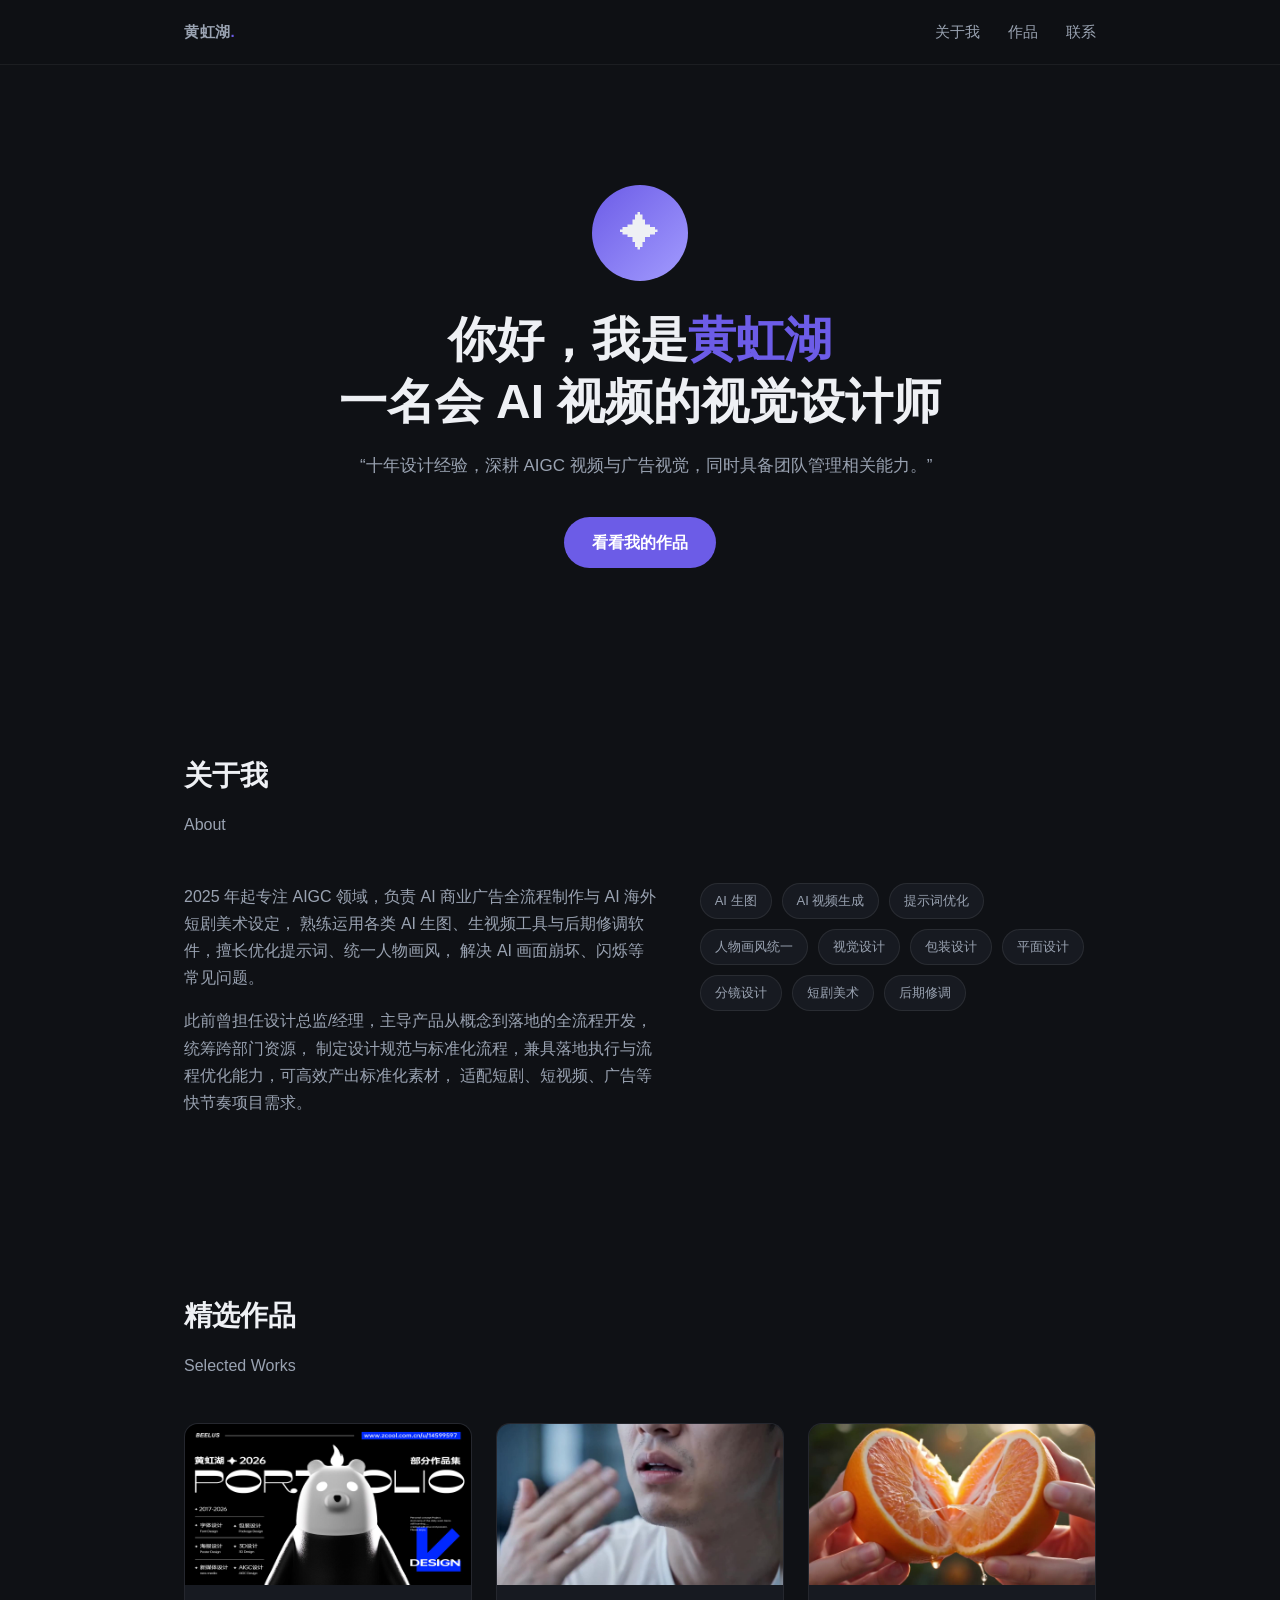
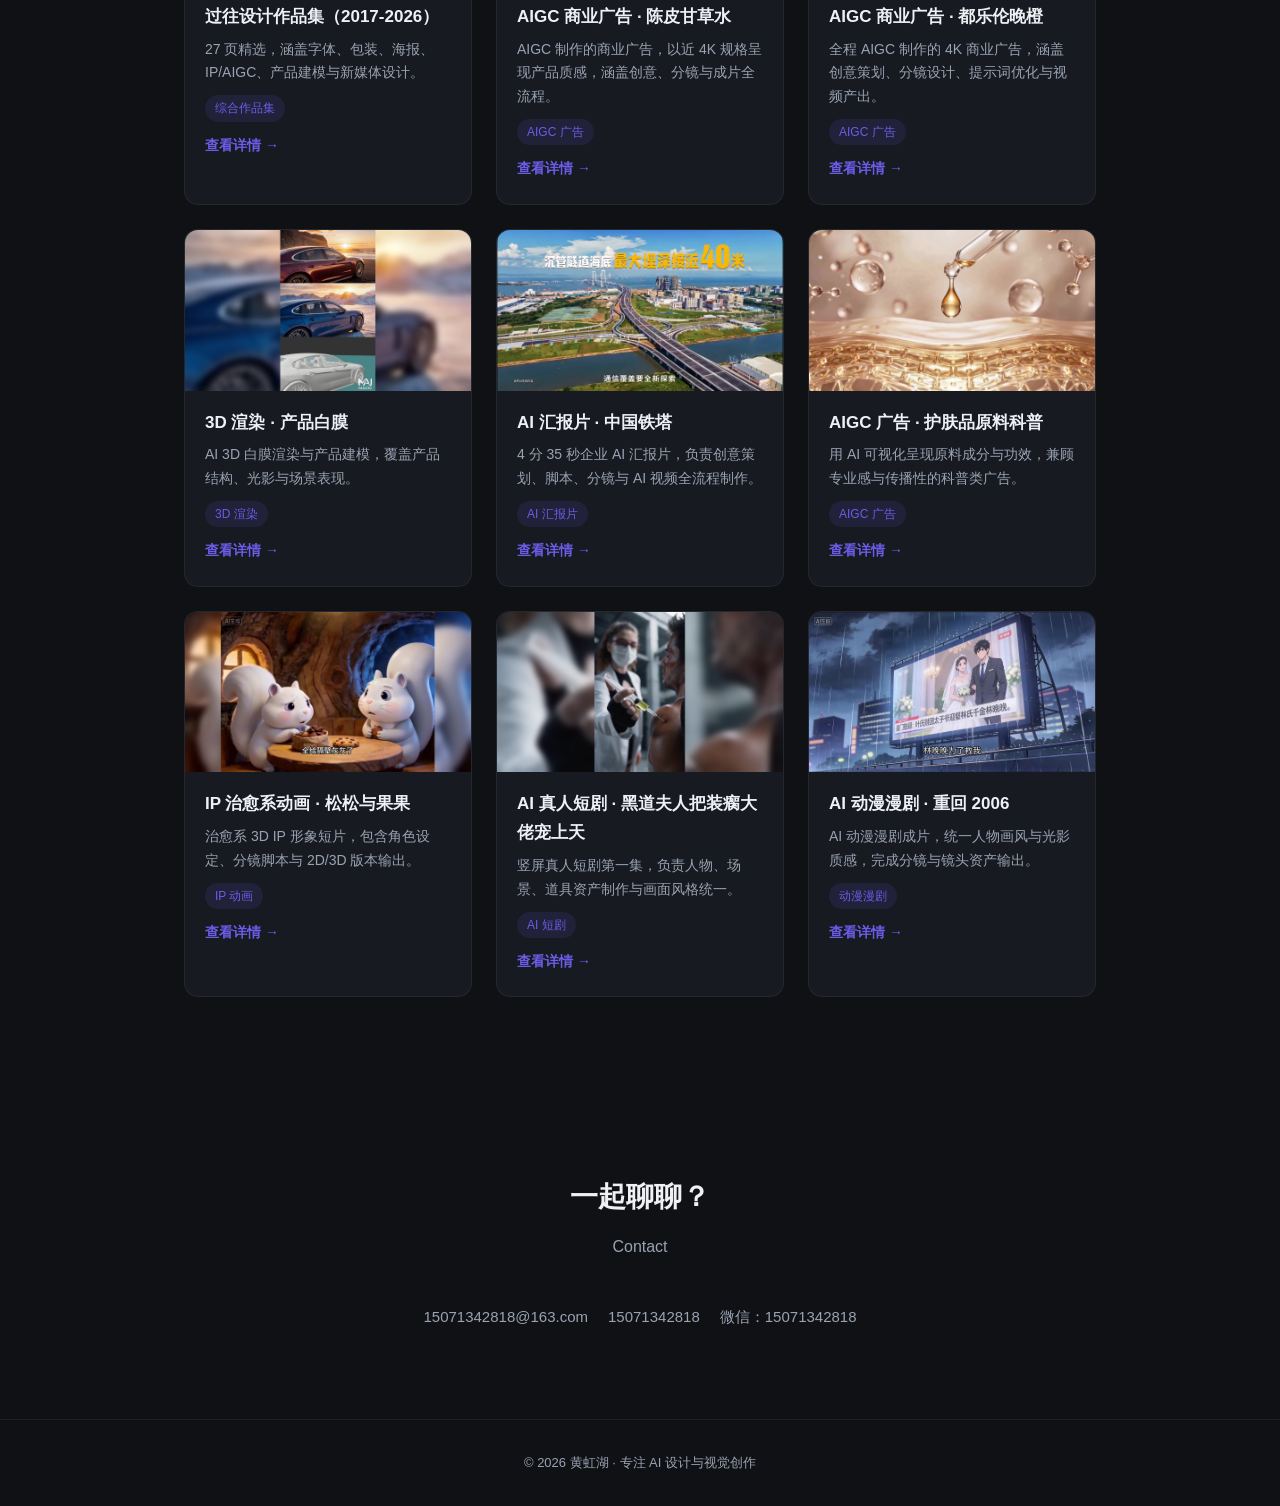
==== index.html @ 115c5c18 "发布个人作品集" ====
<!DOCTYPE html>
<html lang="zh-CN">
<head>
  <meta charset="UTF-8" />
  <meta name="viewport" content="width=device-width, initial-scale=1.0" />
  <title>黄虹湖 | AI 设计作品集</title>
  <meta name="description" content="黄虹湖，10年设计经验的 AI 设计师，专注 AIGC 广告、AI 视频与视觉设计，擅长提示词优化与画面风格统一，独立完成 AI 视频全流程输出。" />
  <link rel="icon" href="data:image/svg+xml,<svg xmlns=%22http://www.w3.org/2000/svg%22 viewBox=%220 0 100 100%22><text y=%22.9em%22 font-size=%2290%22>✦</text></svg>" />
  <link rel="stylesheet" href="style.css" />
</head>
<body>

  <!-- ========== 顶部导航 ========== -->
  <header>
    <div class="container">
      <nav>
        <a class="logo" href="index.html">黄虹湖<span>.</span></a>
        <ul>
          <li><a href="#about">关于我</a></li>
          <li><a href="#works">作品</a></li>
          <li><a href="#contact">联系</a></li>
        </ul>
      </nav>
    </div>
  </header>

  <!-- ========== 首屏 ========== -->
  <section class="hero">
    <div class="container">
      <div class="avatar">✦</div>
      <h1>你好，我是<span style="color:var(--accent)">黄虹湖</span><br />一名会 AI 视频的视觉设计师</h1>
      <p style="white-space:nowrap">“十年设计经验，深耕 AIGC 视频与广告视觉，同时具备团队管理相关能力。”</p>
      <a class="btn" href="#works">看看我的作品</a>
    </div>
  </section>

  <!-- ========== 关于我 ========== -->
  <section id="about">
    <div class="container">
      <h2>关于我</h2>
      <p class="section-sub">About</p>
      <div class="about">
        <div>
          <p>
            2025 年起专注 AIGC 领域，负责 AI 商业广告全流程制作与 AI 海外短剧美术设定，
            熟练运用各类 AI 生图、生视频工具与后期修调软件，擅长优化提示词、统一人物画风，
            解决 AI 画面崩坏、闪烁等常见问题。
          </p>
          <p>
            此前曾担任设计总监/经理，主导产品从概念到落地的全流程开发，统筹跨部门资源，
            制定设计规范与标准化流程，兼具落地执行与流程优化能力，可高效产出标准化素材，
            适配短剧、短视频、广告等快节奏项目需求。
          </p>
        </div>
        <div class="skills">
          <span class="skill">AI 生图</span>
          <span class="skill">AI 视频生成</span>
          <span class="skill">提示词优化</span>
          <span class="skill">人物画风统一</span>
          <span class="skill">视觉设计</span>
          <span class="skill">包装设计</span>
          <span class="skill">平面设计</span>
          <span class="skill">分镜设计</span>
          <span class="skill">短剧美术</span>
          <span class="skill">后期修调</span>
        </div>
      </div>
    </div>
  </section>

  <!-- ========== 作品 ========== -->
  <section id="works">
    <div class="container">
      <h2>精选作品</h2>
      <p class="section-sub">Selected Works</p>
      <div class="works">

        <article class="card">
          <a class="cover" href="work-portfolio.html">
            <img src="works/cover-portfolio.jpg" alt="过往设计作品集" />
          </a>
          <div class="card-body">
            <h3>过往设计作品集（2017-2026）</h3>
            <p>27 页精选，涵盖字体、包装、海报、IP/AIGC、产品建模与新媒体设计。</p>
            <span class="tag">综合作品集</span><br />
            <a class="more" href="work-portfolio.html">查看详情 →</a>
          </div>
        </article>

        <article class="card">
          <a class="cover" href="work-chenpi.html">
            <img src="works/cover-chenpi.jpg" alt="AIGC 商业广告 · 陈皮甘草水" />
          </a>
          <div class="card-body">
            <h3>AIGC 商业广告 · 陈皮甘草水</h3>
            <p>AIGC 制作的商业广告，以近 4K 规格呈现产品质感，涵盖创意、分镜与成片全流程。</p>
            <span class="tag">AIGC 广告</span><br />
            <a class="more" href="work-chenpi.html">查看详情 →</a>
          </div>
        </article>

        <article class="card">
          <a class="cover" href="work-ad.html">
            <img src="works/cover-ad.jpg" alt="AIGC 商业广告 · 都乐伦晚橙" />
          </a>
          <div class="card-body">
            <h3>AIGC 商业广告 · 都乐伦晚橙</h3>
            <p>全程 AIGC 制作的 4K 商业广告，涵盖创意策划、分镜设计、提示词优化与视频产出。</p>
            <span class="tag">AIGC 广告</span><br />
            <a class="more" href="work-ad.html">查看详情 →</a>
          </div>
        </article>

        <article class="card">
          <a class="cover" href="work-3d.html">
            <img src="works/cover-3d.jpg" alt="3D 渲染 · 产品白膜" />
          </a>
          <div class="card-body">
            <h3>3D 渲染 · 产品白膜</h3>
            <p>AI 3D 白膜渲染与产品建模，覆盖产品结构、光影与场景表现。</p>
            <span class="tag">3D 渲染</span><br />
            <a class="more" href="work-3d.html">查看详情 →</a>
          </div>
        </article>

        <article class="card">
          <a class="cover" href="work-tieta.html">
            <img src="works/cover-tieta.jpg" alt="AI 汇报片 · 中国铁塔" />
          </a>
          <div class="card-body">
            <h3>AI 汇报片 · 中国铁塔</h3>
            <p>4 分 35 秒企业 AI 汇报片，负责创意策划、脚本、分镜与 AI 视频全流程制作。</p>
            <span class="tag">AI 汇报片</span><br />
            <a class="more" href="work-tieta.html">查看详情 →</a>
          </div>
        </article>

        <article class="card">
          <a class="cover" href="work-skincare.html">
            <img src="works/cover-skincare.jpg" alt="AIGC 广告 · 护肤品原料科普" />
          </a>
          <div class="card-body">
            <h3>AIGC 广告 · 护肤品原料科普</h3>
            <p>用 AI 可视化呈现原料成分与功效，兼顾专业感与传播性的科普类广告。</p>
            <span class="tag">AIGC 广告</span><br />
            <a class="more" href="work-skincare.html">查看详情 →</a>
          </div>
        </article>

        <article class="card">
          <a class="cover" href="work-ip.html">
            <img src="works/cover-ip.jpg" alt="IP 治愈系动画 · 松松与果果" />
          </a>
          <div class="card-body">
            <h3>IP 治愈系动画 · 松松与果果</h3>
            <p>治愈系 3D IP 形象短片，包含角色设定、分镜脚本与 2D/3D 版本输出。</p>
            <span class="tag">IP 动画</span><br />
            <a class="more" href="work-ip.html">查看详情 →</a>
          </div>
        </article>

        <article class="card">
          <a class="cover" href="work-drama.html">
            <img src="works/cover-drama.jpg" alt="AI 真人短剧 · 黑道夫人把装瘸大佬宠上天" />
          </a>
          <div class="card-body">
            <h3>AI 真人短剧 · 黑道夫人把装瘸大佬宠上天</h3>
            <p>竖屏真人短剧第一集，负责人物、场景、道具资产制作与画面风格统一。</p>
            <span class="tag">AI 短剧</span><br />
            <a class="more" href="work-drama.html">查看详情 →</a>
          </div>
        </article>

        <article class="card">
          <a class="cover" href="work-manju.html">
            <img src="works/cover-manju.jpg" alt="AI 动漫漫剧 · 重回 2006" />
          </a>
          <div class="card-body">
            <h3>AI 动漫漫剧 · 重回 2006</h3>
            <p>AI 动漫漫剧成片，统一人物画风与光影质感，完成分镜与镜头资产输出。</p>
            <span class="tag">动漫漫剧</span><br />
            <a class="more" href="work-manju.html">查看详情 →</a>
          </div>
        </article>

      </div>
    </div>
  </section>

  <!-- ========== 联系 ========== -->
  <section id="contact" class="contact">
    <div class="container">
      <h2>一起聊聊？</h2>
      <p class="section-sub">Contact</p>
      <div class="contact-links">
        <a href="mailto:15071342818@163.com">15071342818@163.com</a>
        <a href="tel:15071342818">15071342818</a>
        <span>微信：15071342818</span>
      </div>
    </div>
  </section>

  <footer>
    <div class="container">© 2026 黄虹湖 · 专注 AI 设计与视觉创作</div>
  </footer>

</body>
</html>
---- style.css ----
/* ========== 主题设置 ========== */
:root {
  --accent: #6c5ce7;
  --accent-2: #a29bfe;
  --bg: #0f1115;
  --bg-soft: #171a21;
  --text: #eef0f4;
  --text-dim: #9aa3b2;
  --radius: 14px;
}

* { margin: 0; padding: 0; box-sizing: border-box; }
html { scroll-behavior: smooth; }
body {
  font-family: -apple-system, BlinkMacSystemFont, "PingFang SC",
    "Hiragino Sans GB", "Microsoft YaHei", sans-serif;
  background: var(--bg);
  color: var(--text);
  line-height: 1.7;
}
a { color: inherit; text-decoration: none; }
img { display: block; max-width: 100%; }
.container { max-width: 960px; margin: 0 auto; padding: 0 24px; }

/* ========== 顶部导航 ========== */
header {
  position: sticky; top: 0; z-index: 10;
  background: rgba(15, 17, 21, .85);
  backdrop-filter: blur(10px);
  border-bottom: 1px solid rgba(255, 255, 255, .06);
}
nav {
  display: flex; align-items: center; justify-content: space-between;
  height: 64px;
}
.logo { font-weight: 700; letter-spacing: .5px; }
.logo span { color: var(--accent); }
nav ul { display: flex; gap: 28px; list-style: none; }
nav a { color: var(--text-dim); font-size: 15px; transition: color .2s; }
nav a:hover { color: var(--text); }

/* ========== 首屏 Hero ========== */
.hero { padding: 120px 0 96px; text-align: center; }
.avatar {
  width: 96px; height: 96px; border-radius: 50%;
  margin: 0 auto 28px;
  display: grid; place-items: center;
  font-size: 40px;
  background: linear-gradient(135deg, var(--accent), var(--accent-2));
}
.hero h1 { font-size: clamp(32px, 5vw, 48px); line-height: 1.3; margin-bottom: 18px; }
.hero p {
  max-width: 560px; margin: 0 auto 36px;
  color: var(--text-dim); font-size: 17px;
}
.btn {
  display: inline-block; padding: 12px 28px; border-radius: 999px;
  background: var(--accent); color: #fff; font-weight: 600;
  transition: transform .2s, box-shadow .2s;
}
.btn:hover { transform: translateY(-2px); box-shadow: 0 8px 24px rgba(108, 92, 231, .35); }

/* ========== 通用区块 ========== */
section { padding: 88px 0; }
section h2 { font-size: 28px; margin-bottom: 12px; }
.section-sub { color: var(--text-dim); margin-bottom: 44px; }

/* ========== 关于我 ========== */
.about { display: grid; grid-template-columns: 1.2fr 1fr; gap: 40px; align-items: start; }
.about p { color: var(--text-dim); }
.about p + p { margin-top: 16px; }
.skills { display: flex; flex-wrap: wrap; gap: 10px; }
.skill {
  padding: 6px 14px; border-radius: 999px; font-size: 13px;
  background: var(--bg-soft); border: 1px solid rgba(255, 255, 255, .08);
  color: var(--text-dim);
}

/* ========== 作品卡片 ========== */
.works {
  display: grid;
  grid-template-columns: repeat(auto-fill, minmax(280px, 1fr));
  gap: 24px;
}
.card {
  background: var(--bg-soft);
  border: 1px solid rgba(255, 255, 255, .06);
  border-radius: var(--radius);
  overflow: hidden;
  transition: transform .25s, border-color .25s;
}
.card:hover { transform: translateY(-6px); border-color: var(--accent); }
.cover { display: block; overflow: hidden; }
.cover img {
  width: 100%; aspect-ratio: 16 / 9; object-fit: cover;
  display: block; transition: transform .35s;
}
.card:hover .cover img { transform: scale(1.04); }
.card-body { padding: 18px 20px 22px; }
.card-body h3 { font-size: 17px; margin-bottom: 6px; }
.card-body p { color: var(--text-dim); font-size: 14px; }
.tag {
  display: inline-block; margin-top: 10px; padding: 3px 10px;
  border-radius: 999px; font-size: 12px;
  color: var(--accent); background: rgba(108, 92, 231, .12);
}
.more {
  display: inline-block; margin-top: 12px;
  color: var(--accent); font-size: 14px; font-weight: 600;
}
.more:hover { text-decoration: underline; }

/* ========== 作品详情页 ========== */
.detail { padding: 48px 0 72px; }
.back {
  display: inline-block; color: var(--text-dim); font-size: 14px;
  margin-bottom: 24px; transition: color .2s;
}
.back:hover { color: var(--text); }
.detail-head h1 {
  font-size: clamp(24px, 4vw, 36px); line-height: 1.35;
  margin: 10px 0 8px;
}
.meta { color: var(--text-dim); font-size: 14px; }
.media {
  margin-top: 28px; background: #000;
  border: 1px solid rgba(255, 255, 255, .06);
  border-radius: var(--radius); overflow: hidden;
}
.media video { width: 100%; display: block; max-height: 80vh; }
.media.video-portrait video { max-width: 460px; margin: 0 auto; }
.desc {
  max-width: 720px; margin-top: 28px;
  color: var(--text-dim); font-size: 15px;
}
.desc p + p { margin-top: 12px; }
.gallery {
  display: grid;
  grid-template-columns: repeat(auto-fill, minmax(240px, 1fr));
  gap: 16px; margin-top: 28px;
}
.gallery img {
  width: 100%; border-radius: 10px; display: block;
  border: 1px solid rgba(255, 255, 255, .08);
}
.pdf-frame {
  width: 100%; height: 80vh; display: block;
  background: #fff; border: 0;
}
.download {
  display: inline-block; margin-top: 16px;
  color: var(--accent); font-size: 14px; font-weight: 600;
}
.download:hover { text-decoration: underline; }
.detail-nav {
  display: flex; justify-content: space-between; gap: 16px;
  margin-top: 48px;
}
.detail-nav a {
  color: var(--text-dim); font-size: 14px;
  border: 1px solid rgba(255, 255, 255, .08);
  padding: 10px 18px; border-radius: 999px;
  background: var(--bg-soft); transition: color .2s, border-color .2s;
}
.detail-nav a:hover { color: var(--text); border-color: var(--accent); }
.detail-nav .next { margin-left: auto; text-align: right; }

/* ========== 联系 / 页脚 ========== */
.contact { text-align: center; }
.contact-links {
  display: flex; justify-content: center; flex-wrap: wrap; gap: 20px;
  margin-top: 8px;
}
.contact-links a,
.contact-links span {
  color: var(--text-dim); font-size: 15px;
  transition: color .2s;
}
.contact-links a { border-bottom: 1px solid transparent; }
.contact-links a:hover { color: var(--text); border-color: var(--accent); }
footer {
  padding: 32px 0; text-align: center;
  color: var(--text-dim); font-size: 13px;
  border-top: 1px solid rgba(255, 255, 255, .06);
}

/* ========== 手机适配 ========== */
@media (max-width: 720px) {
  nav ul { gap: 16px; }
  nav a { font-size: 14px; }
  .hero { padding: 80px 0 64px; }
  .about { grid-template-columns: 1fr; gap: 24px; }
  section { padding: 64px 0; }
  .detail-nav { flex-direction: column; }
  .detail-nav .next { margin-left: 0; text-align: left; }
}
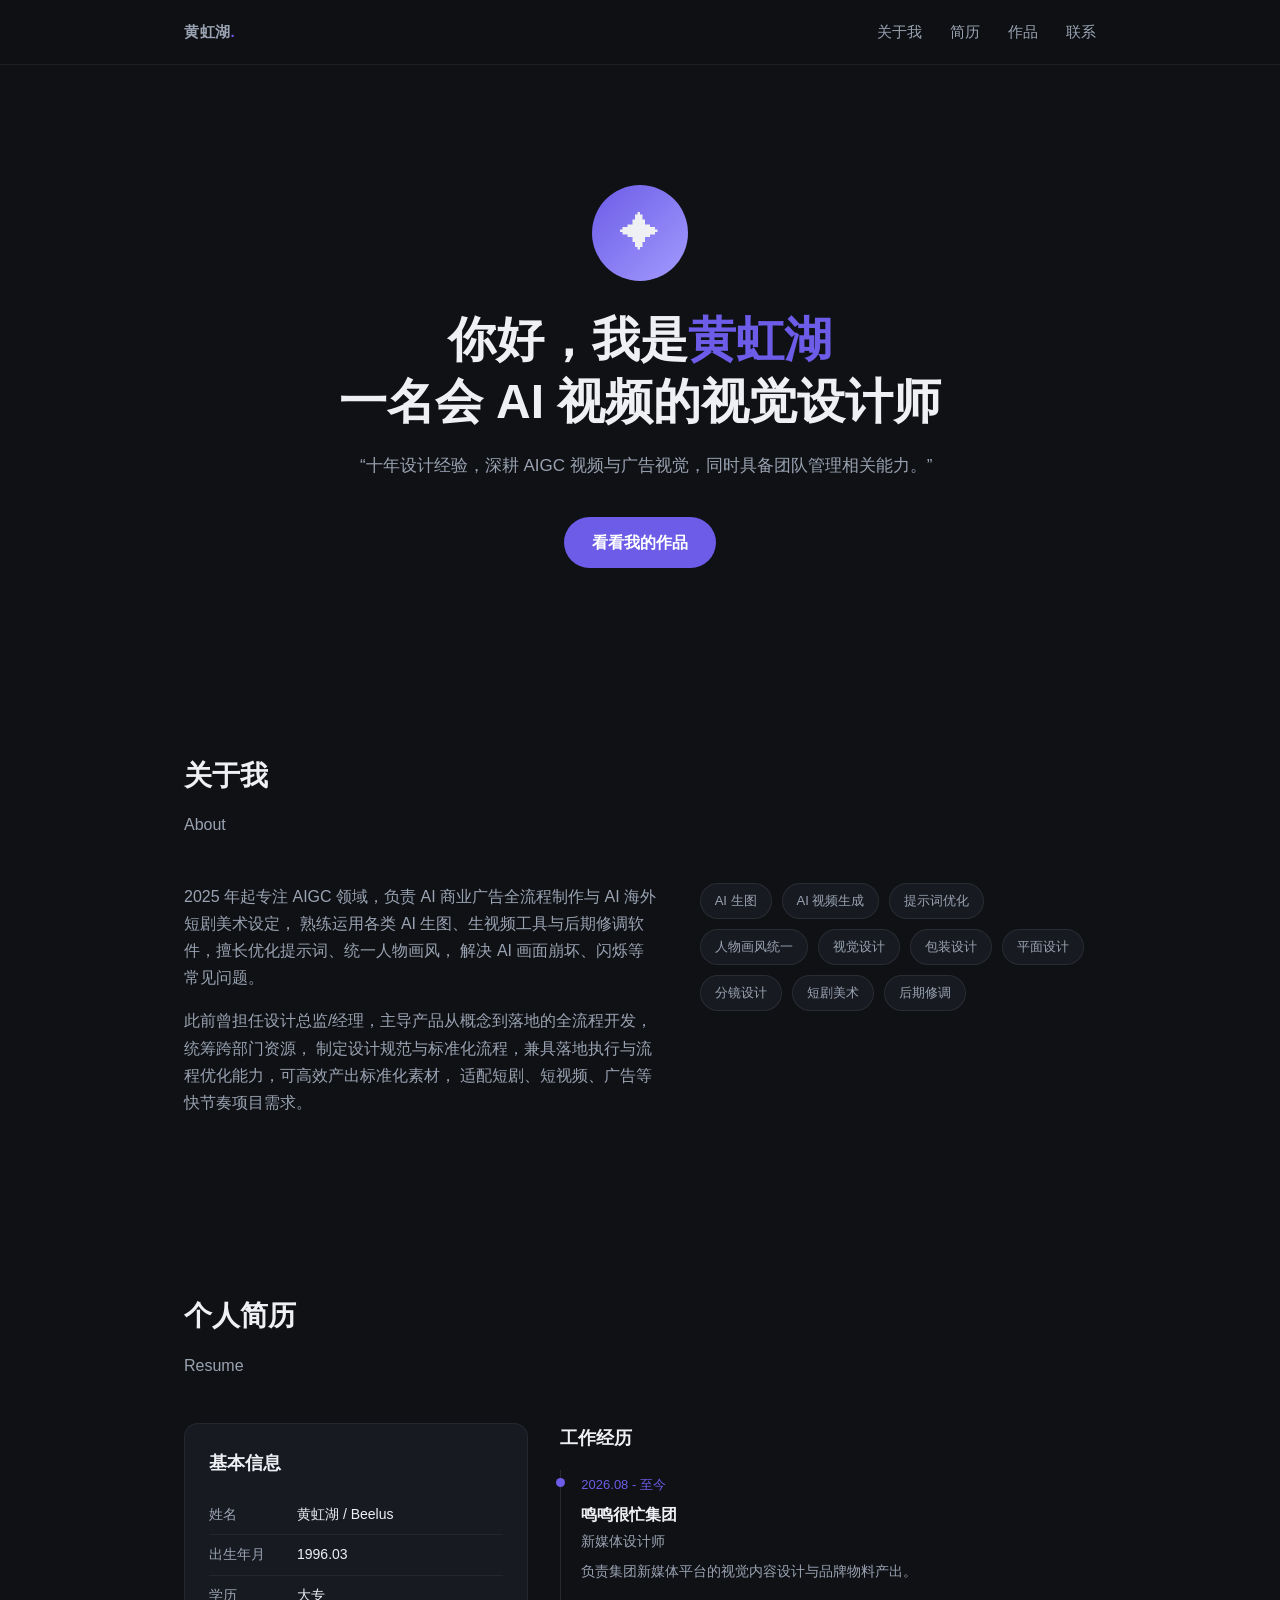
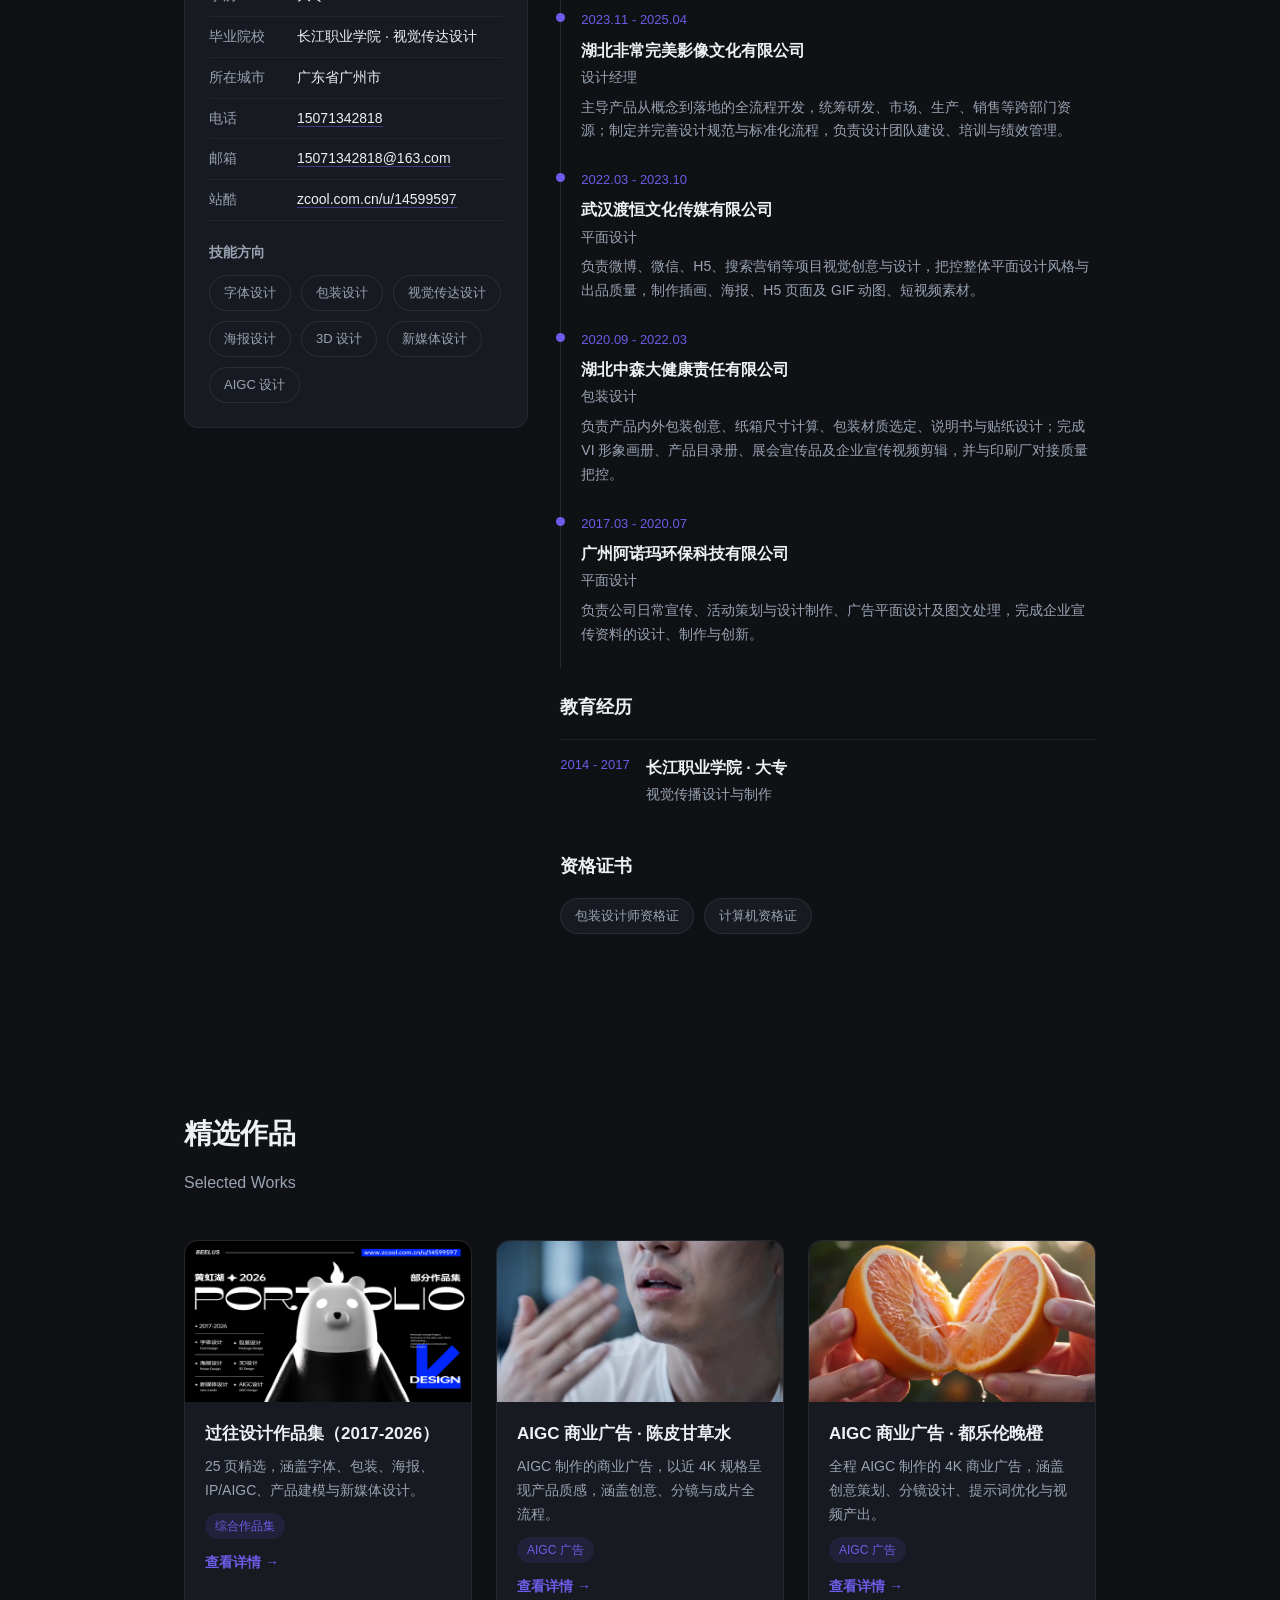
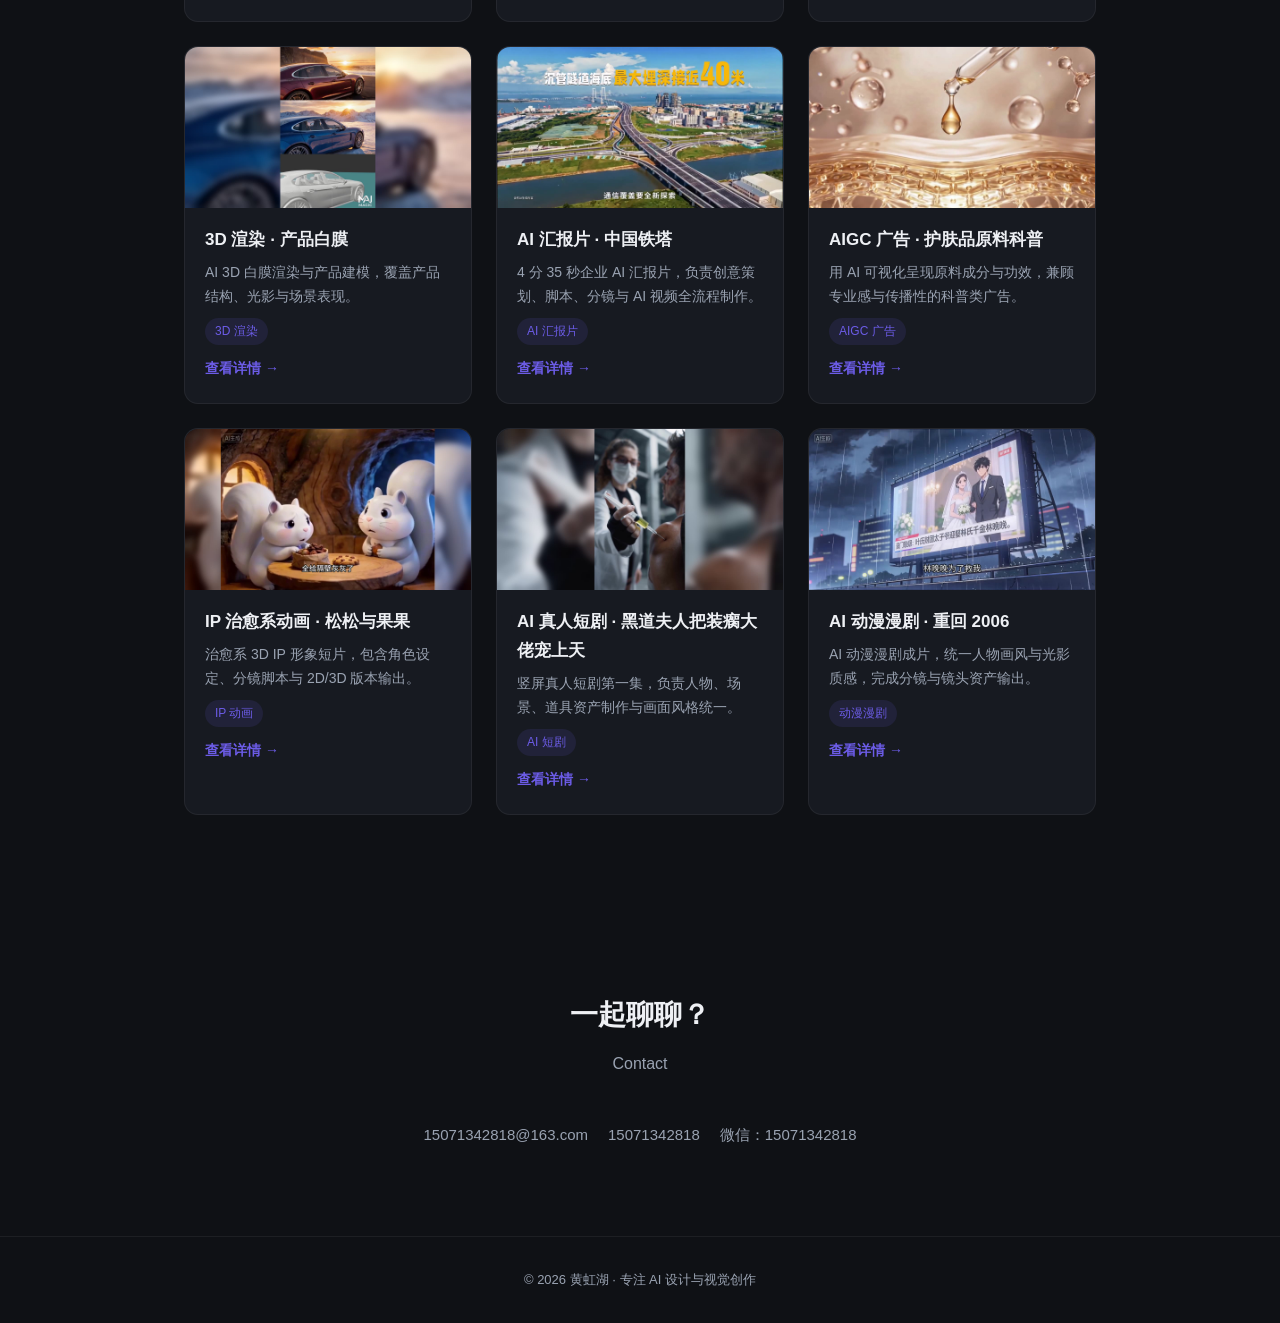
==== commit 73f9a672: "111" ====
--- a/index.html
+++ b/index.html
@@ -17,6 +17,7 @@
         <a class="logo" href="index.html">黄虹湖<span>.</span></a>
         <ul>
           <li><a href="#about">关于我</a></li>
+          <li><a href="#resume">简历</a></li>
           <li><a href="#works">作品</a></li>
           <li><a href="#contact">联系</a></li>
         </ul>
@@ -29,7 +30,7 @@
     <div class="container">
       <div class="avatar">✦</div>
       <h1>你好，我是<span style="color:var(--accent)">黄虹湖</span><br />一名会 AI 视频的视觉设计师</h1>
-      <p style="white-space:nowrap">“十年设计经验，深耕 AIGC 视频与广告视觉，同时具备团队管理相关能力。”</p>
+      <p class="nowrap">“十年设计经验，深耕 AIGC 视频与广告视觉，同时具备团队管理相关能力。”</p>
       <a class="btn" href="#works">看看我的作品</a>
     </div>
   </section>
@@ -68,6 +69,92 @@
     </div>
   </section>
 
+  <!-- ========== 个人简历 ========== -->
+  <section id="resume">
+    <div class="container">
+      <h2>个人简历</h2>
+      <p class="section-sub">Resume</p>
+      <div class="resume-grid">
+
+        <aside class="info-card">
+          <h3>基本信息</h3>
+          <dl class="info-list">
+            <div><dt>姓名</dt><dd>黄虹湖 / Beelus</dd></div>
+            <div><dt>出生年月</dt><dd>1996.03</dd></div>
+            <div><dt>学历</dt><dd>大专</dd></div>
+            <div><dt>毕业院校</dt><dd>长江职业学院 · 视觉传达设计</dd></div>
+            <div><dt>所在城市</dt><dd>广东省广州市</dd></div>
+            <div><dt>电话</dt><dd><a href="tel:15071342818">15071342818</a></dd></div>
+            <div><dt>邮箱</dt><dd><a href="mailto:15071342818@163.com">15071342818@163.com</a></dd></div>
+            <div><dt>站酷</dt><dd><a href="https://www.zcool.com.cn/u/14599597" target="_blank" rel="noopener">zcool.com.cn/u/14599597</a></dd></div>
+          </dl>
+          <h4 class="resume-subtitle">技能方向</h4>
+          <div class="skills">
+            <span class="skill">字体设计</span>
+            <span class="skill">包装设计</span>
+            <span class="skill">视觉传达设计</span>
+            <span class="skill">海报设计</span>
+            <span class="skill">3D 设计</span>
+            <span class="skill">新媒体设计</span>
+            <span class="skill">AIGC 设计</span>
+          </div>
+        </aside>
+
+        <div class="resume-main">
+          <h3>工作经历</h3>
+          <ol class="timeline">
+            <li class="timeline-item">
+              <span class="timeline-date">2026.08 - 至今</span>
+              <h4>鸣鸣很忙集团</h4>
+              <p class="timeline-role">新媒体设计师</p>
+              <p>负责集团新媒体平台的视觉内容设计与品牌物料产出。</p>
+            </li>
+            <li class="timeline-item">
+              <span class="timeline-date">2023.11 - 2025.04</span>
+              <h4>湖北非常完美影像文化有限公司</h4>
+              <p class="timeline-role">设计经理</p>
+              <p>主导产品从概念到落地的全流程开发，统筹研发、市场、生产、销售等跨部门资源；制定并完善设计规范与标准化流程，负责设计团队建设、培训与绩效管理。</p>
+            </li>
+            <li class="timeline-item">
+              <span class="timeline-date">2022.03 - 2023.10</span>
+              <h4>武汉渡恒文化传媒有限公司</h4>
+              <p class="timeline-role">平面设计</p>
+              <p>负责微博、微信、H5、搜索营销等项目视觉创意与设计，把控整体平面设计风格与出品质量，制作插画、海报、H5 页面及 GIF 动图、短视频素材。</p>
+            </li>
+            <li class="timeline-item">
+              <span class="timeline-date">2020.09 - 2022.03</span>
+              <h4>湖北中森大健康责任有限公司</h4>
+              <p class="timeline-role">包装设计</p>
+              <p>负责产品内外包装创意、纸箱尺寸计算、包装材质选定、说明书与贴纸设计；完成 VI 形象画册、产品目录册、展会宣传品及企业宣传视频剪辑，并与印刷厂对接质量把控。</p>
+            </li>
+            <li class="timeline-item">
+              <span class="timeline-date">2017.03 - 2020.07</span>
+              <h4>广州阿诺玛环保科技有限公司</h4>
+              <p class="timeline-role">平面设计</p>
+              <p>负责公司日常宣传、活动策划与设计制作、广告平面设计及图文处理，完成企业宣传资料的设计、制作与创新。</p>
+            </li>
+          </ol>
+
+          <h3 class="resume-block-title">教育经历</h3>
+          <div class="edu-item">
+            <span class="timeline-date">2014 - 2017</span>
+            <div>
+              <h4>长江职业学院 · 大专</h4>
+              <p class="timeline-role">视觉传播设计与制作</p>
+            </div>
+          </div>
+
+          <h3 class="resume-block-title">资格证书</h3>
+          <div class="skills">
+            <span class="skill">包装设计师资格证</span>
+            <span class="skill">计算机资格证</span>
+          </div>
+        </div>
+
+      </div>
+    </div>
+  </section>
+
   <!-- ========== 作品 ========== -->
   <section id="works">
     <div class="container">
@@ -81,7 +168,7 @@
           </a>
           <div class="card-body">
             <h3>过往设计作品集（2017-2026）</h3>
-            <p>27 页精选，涵盖字体、包装、海报、IP/AIGC、产品建模与新媒体设计。</p>
+            <p>25 页精选，涵盖字体、包装、海报、IP/AIGC、产品建模与新媒体设计。</p>
             <span class="tag">综合作品集</span><br />
             <a class="more" href="work-portfolio.html">查看详情 →</a>
           </div>
--- a/style.css
+++ b/style.css
@@ -17,6 +17,7 @@
   background: var(--bg);
   color: var(--text);
   line-height: 1.7;
+  overflow-x: clip;
 }
 a { color: inherit; text-decoration: none; }
 img { display: block; max-width: 100%; }
@@ -53,6 +54,7 @@
   max-width: 560px; margin: 0 auto 36px;
   color: var(--text-dim); font-size: 17px;
 }
+.hero p.nowrap { white-space: nowrap; }
 .btn {
   display: inline-block; padding: 12px 28px; border-radius: 999px;
   background: var(--accent); color: #fff; font-weight: 600;
@@ -77,9 +79,73 @@
 }
 
 /* ========== 作品卡片 ========== */
+.resume-grid {
+  display: grid;
+  grid-template-columns: 0.9fr 1.4fr;
+  gap: 32px;
+  align-items: start;
+}
+.info-card {
+  background: var(--bg-soft);
+  border: 1px solid rgba(255, 255, 255, .06);
+  border-radius: var(--radius);
+  padding: 24px;
+}
+.info-card h3,
+.resume-main > h3 {
+  font-size: 18px;
+  margin-bottom: 16px;
+}
+.info-list { list-style: none; }
+.info-list > div {
+  display: flex;
+  gap: 12px;
+  padding: 8px 0;
+  border-bottom: 1px solid rgba(255, 255, 255, .05);
+  font-size: 14px;
+}
+.info-list dt {
+  flex: 0 0 76px;
+  color: var(--text-dim);
+}
+.info-list dd { margin: 0; word-break: break-all; }
+.info-list a { color: var(--text); border-bottom: 1px solid rgba(108, 92, 231, .5); }
+.resume-subtitle {
+  font-size: 14px;
+  color: var(--text-dim);
+  margin: 20px 0 10px;
+}
+.timeline { list-style: none; }
+.timeline-item {
+  position: relative;
+  padding: 0 0 22px 20px;
+  border-left: 1px solid rgba(255, 255, 255, .1);
+}
+.timeline-item::before {
+  content: "";
+  position: absolute;
+  left: -5px; top: 8px;
+  width: 9px; height: 9px;
+  border-radius: 50%;
+  background: var(--accent);
+}
+.timeline-item h4 { font-size: 16px; margin: 4px 0 2px; }
+.timeline-date { color: var(--accent); font-size: 13px; }
+.timeline-role { color: var(--text-dim); font-size: 14px; margin-bottom: 6px; }
+.timeline-item p:last-child { color: var(--text-dim); font-size: 14px; }
+.resume-block-title { font-size: 18px; margin: 24px 0 14px; }
+.edu-item {
+  display: flex;
+  gap: 16px;
+  align-items: flex-start;
+  padding: 14px 0;
+  border-top: 1px solid rgba(255, 255, 255, .06);
+}
+.edu-item h4 { font-size: 16px; margin-bottom: 2px; }
+
 .works {
   display: grid;
-  grid-template-columns: repeat(auto-fill, minmax(280px, 1fr));
+  grid-template-columns: repeat(auto-fill, minmax(min(280px, 100%), 1fr));
   gap: 24px;
 }
 .card {
@@ -128,7 +194,10 @@
   border-radius: var(--radius); overflow: hidden;
 }
 .media video { width: 100%; display: block; max-height: 80vh; }
-.media.video-portrait video { max-width: 460px; margin: 0 auto; }
+.media.video-portrait video {
+  width: auto; max-width: 460px; max-height: 80vh;
+  margin: 0 auto;
+}
 .desc {
   max-width: 720px; margin-top: 28px;
   color: var(--text-dim); font-size: 15px;
@@ -142,6 +211,14 @@
 .gallery img {
   width: 100%; border-radius: 10px; display: block;
   border: 1px solid rgba(255, 255, 255, .08);
+}
+/* 作品集页：电脑端显示 PDF，手机端显示图片 */
+.pdf-only { display: block; }
+.mobile-only { display: none; }
+@media (max-width: 768px) {
+  .pdf-only { display: none; }
+  .mobile-only { display: block; }
+  .gallery.mobile-only { display: grid; }
 }
 .pdf-frame {
   width: 100%; height: 80vh; display: block;
@@ -186,11 +263,25 @@
 
 /* ========== 手机适配 ========== */
 @media (max-width: 720px) {
-  nav ul { gap: 16px; }
-  nav a { font-size: 14px; }
+  nav ul { gap: 14px; }
+  nav a { font-size: 13px; }
   .hero { padding: 80px 0 64px; }
+  .hero h1 { font-size: 30px; }
+  .hero p { font-size: 15px; }
+  .hero p.nowrap { white-space: normal; }
   .about { grid-template-columns: 1fr; gap: 24px; }
-  section { padding: 64px 0; }
+  .resume-grid { grid-template-columns: 1fr; gap: 20px; }
+  section { padding: 48px 0; }
+  .works { gap: 16px; }
+  .card-body { padding: 14px 16px 18px; }
+  .pdf-frame { height: 70vh; }
   .detail-nav { flex-direction: column; }
   .detail-nav .next { margin-left: 0; text-align: left; }
 }
+
+/* ========== 超小屏适配 ========== */
+@media (max-width: 380px) {
+  .hero h1 { font-size: 26px; }
+  .hero .avatar { width: 80px; height: 80px; font-size: 34px; }
+  .btn { padding: 10px 22px; }
+}
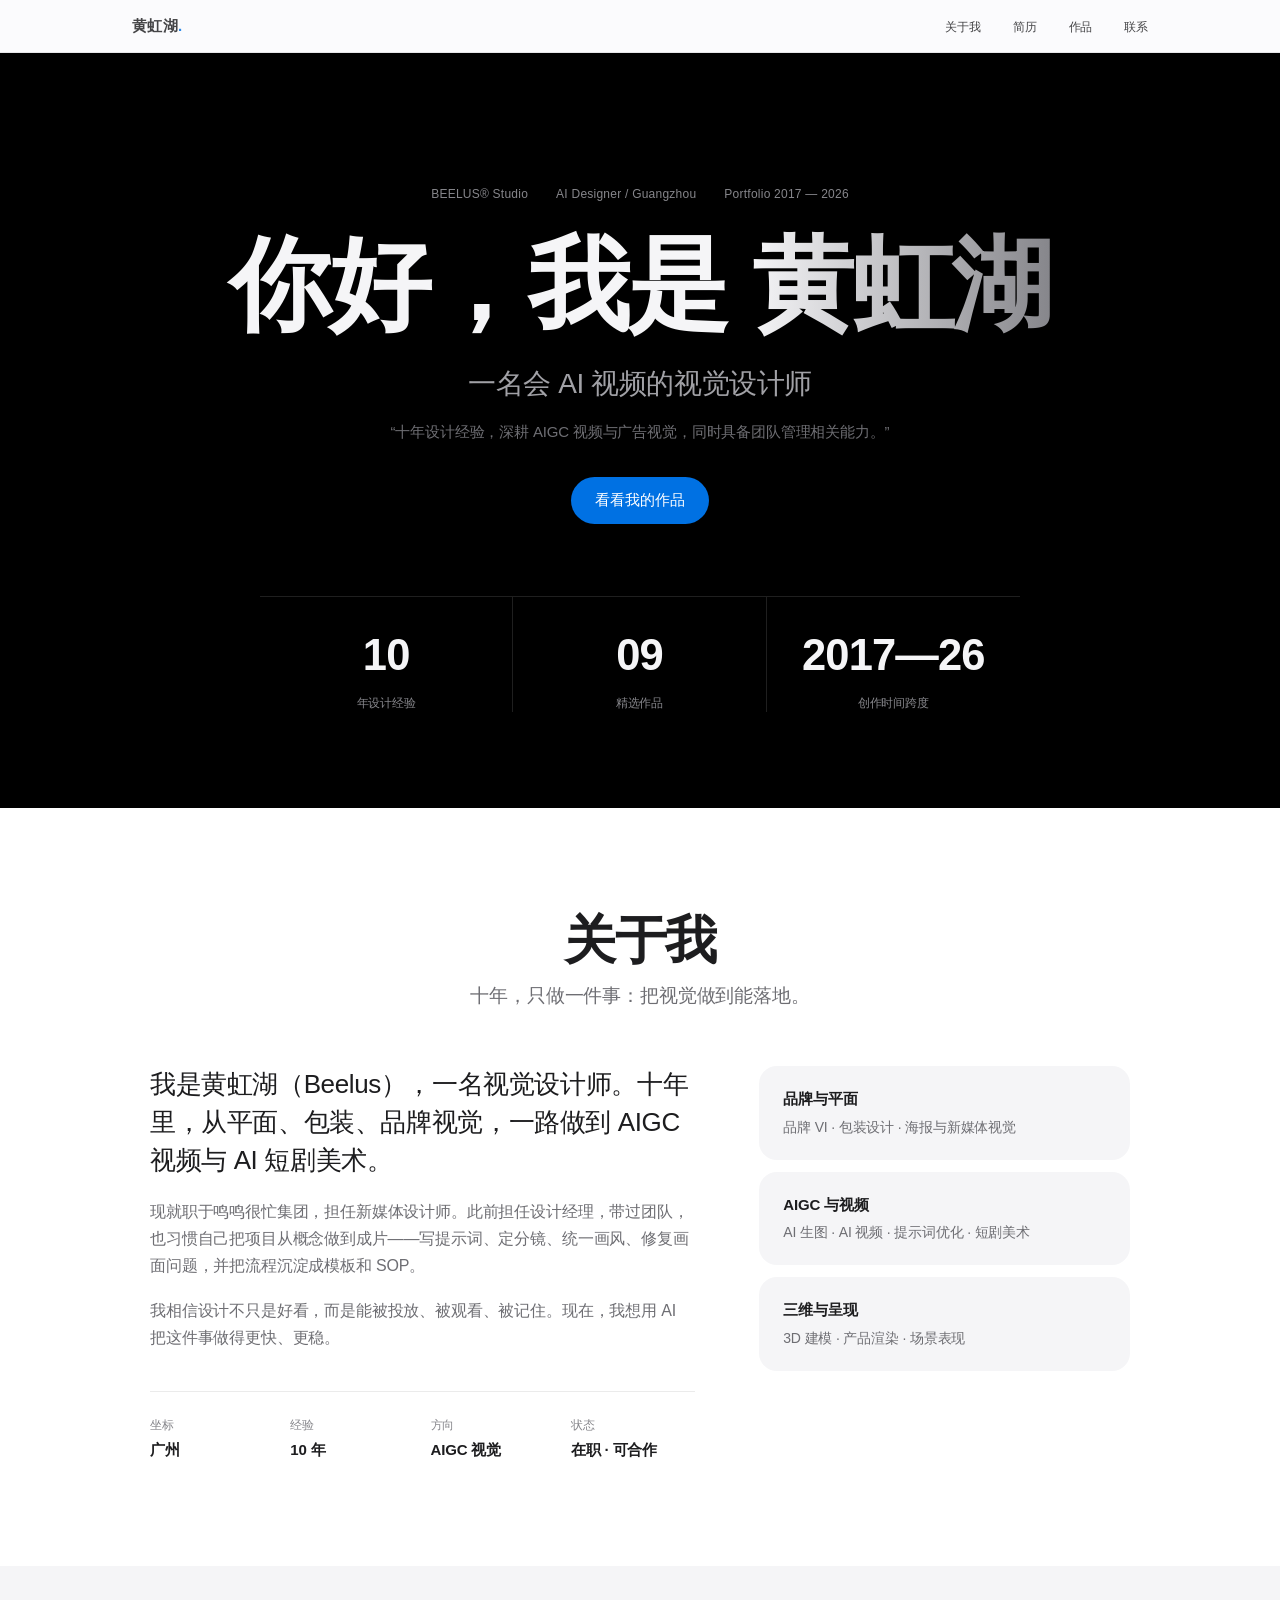
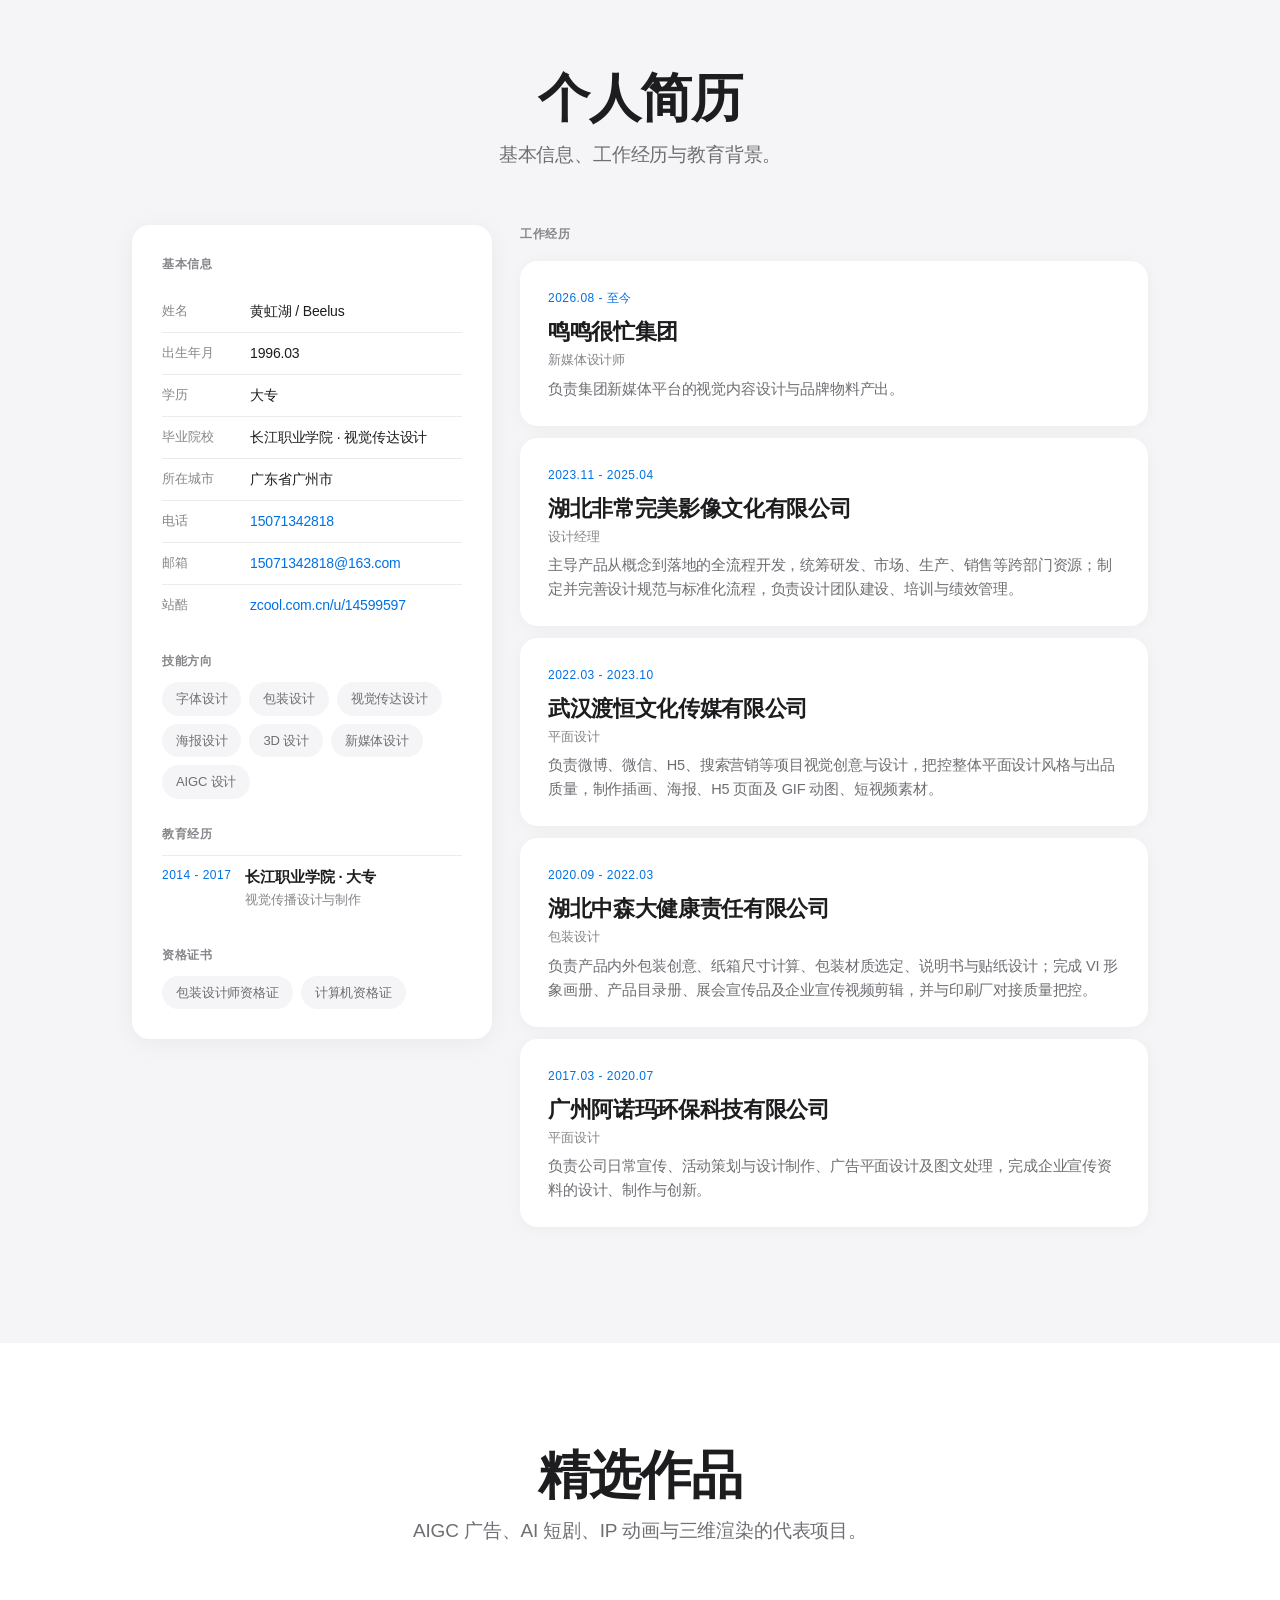
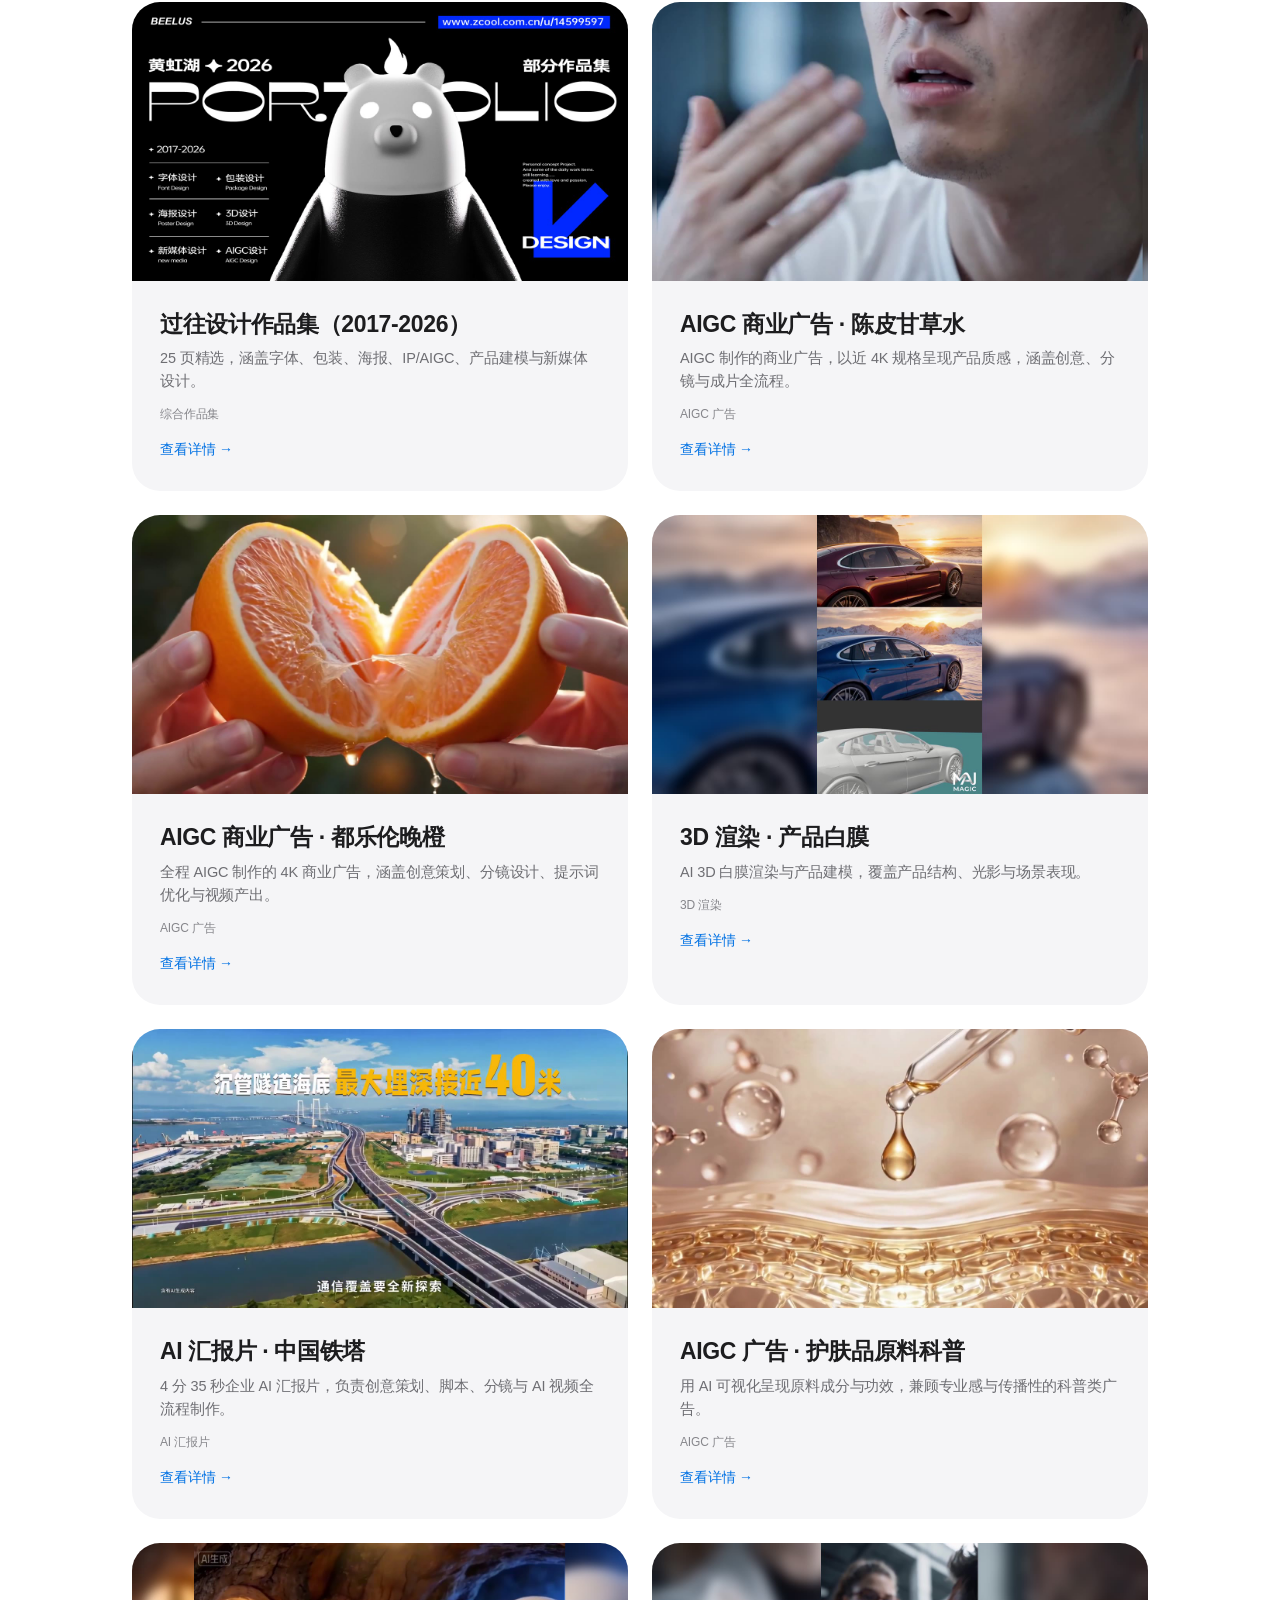
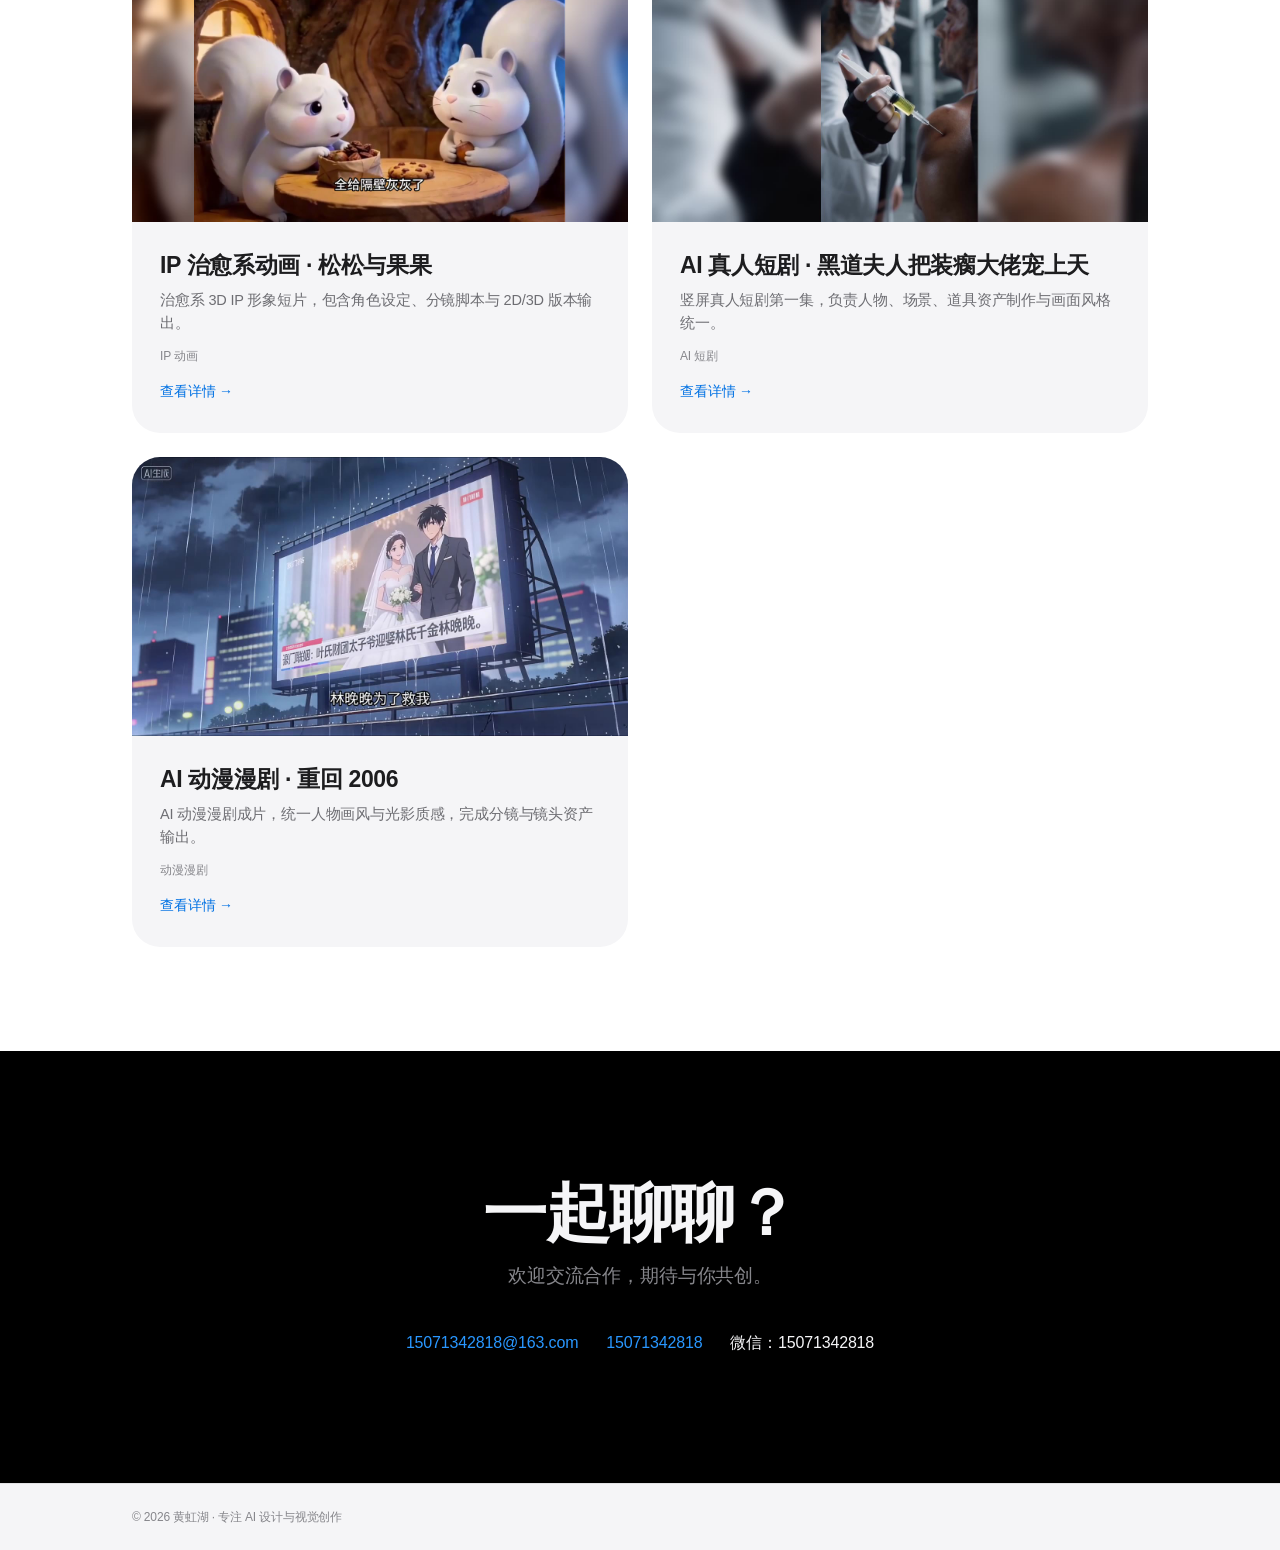
==== commit 8c7f93c6: "1025更新" ====
--- a/index.html
+++ b/index.html
@@ -28,52 +28,70 @@
   <!-- ========== 首屏 ========== -->
   <section class="hero">
     <div class="container">
-      <div class="avatar">✦</div>
-      <h1>你好，我是<span style="color:var(--accent)">黄虹湖</span><br />一名会 AI 视频的视觉设计师</h1>
-      <p class="nowrap">“十年设计经验，深耕 AIGC 视频与广告视觉，同时具备团队管理相关能力。”</p>
+      <div class="hero-meta">
+        <span>BEELUS® Studio</span>
+        <span>AI Designer / Guangzhou</span>
+        <span>Portfolio 2017 — 2026</span>
+      </div>
+      <h1 class="hero-title">
+        <span class="cn">你好，我是 <em>黄虹湖</em></span>
+        <span class="en">BEELUS</span>
+      </h1>
+      <p class="hero-lead">一名会 AI 视频的视觉设计师</p>
+      <p class="hero-quote nowrap">“十年设计经验，深耕 AIGC 视频与广告视觉，同时具备团队管理相关能力。”</p>
       <a class="btn" href="#works">看看我的作品</a>
+      <div class="hero-stats">
+        <div><strong>10</strong><span>年设计经验</span></div>
+        <div><strong>09</strong><span>精选作品</span></div>
+        <div><strong>2017—26</strong><span>创作时间跨度</span></div>
+      </div>
     </div>
   </section>
 
   <!-- ========== 关于我 ========== -->
   <section id="about">
     <div class="container">
-      <h2>关于我</h2>
-      <p class="section-sub">About</p>
+      <div class="sec-head">
+        <h2>关于我</h2>
+        <p class="sec-sub">十年，只做一件事：把视觉做到能落地。</p>
+      </div>
       <div class="about">
-        <div>
-          <p>
-            2025 年起专注 AIGC 领域，负责 AI 商业广告全流程制作与 AI 海外短剧美术设定，
-            熟练运用各类 AI 生图、生视频工具与后期修调软件，擅长优化提示词、统一人物画风，
-            解决 AI 画面崩坏、闪烁等常见问题。
-          </p>
-          <p>
-            此前曾担任设计总监/经理，主导产品从概念到落地的全流程开发，统筹跨部门资源，
-            制定设计规范与标准化流程，兼具落地执行与流程优化能力，可高效产出标准化素材，
-            适配短剧、短视频、广告等快节奏项目需求。
-          </p>
+        <div class="about-copy">
+          <p class="about-lead">我是黄虹湖（Beelus），一名视觉设计师。十年里，从平面、包装、品牌视觉，一路做到 AIGC 视频与 AI 短剧美术。</p>
+          <p>现就职于鸣鸣很忙集团，担任新媒体设计师。此前担任设计经理，带过团队，也习惯自己把项目从概念做到成片——写提示词、定分镜、统一画风、修复画面问题，并把流程沉淀成模板和 SOP。</p>
+          <p>我相信设计不只是好看，而是能被投放、被观看、被记住。现在，我想用 AI 把这件事做得更快、更稳。</p>
+          <div class="about-facts">
+            <div><span>坐标</span><strong>广州</strong></div>
+            <div><span>经验</span><strong>10 年</strong></div>
+            <div><span>方向</span><strong>AIGC 视觉</strong></div>
+            <div><span>状态</span><strong>在职 · 可合作</strong></div>
+          </div>
         </div>
-        <div class="skills">
-          <span class="skill">AI 生图</span>
-          <span class="skill">AI 视频生成</span>
-          <span class="skill">提示词优化</span>
-          <span class="skill">人物画风统一</span>
-          <span class="skill">视觉设计</span>
-          <span class="skill">包装设计</span>
-          <span class="skill">平面设计</span>
-          <span class="skill">分镜设计</span>
-          <span class="skill">短剧美术</span>
-          <span class="skill">后期修调</span>
+        <div class="about-side">
+          <div class="cap-group">
+            <h3>品牌与平面</h3>
+            <p>品牌 VI · 包装设计 · 海报与新媒体视觉</p>
+          </div>
+          <div class="cap-group">
+            <h3>AIGC 与视频</h3>
+            <p>AI 生图 · AI 视频 · 提示词优化 · 短剧美术</p>
+          </div>
+          <div class="cap-group">
+            <h3>三维与呈现</h3>
+            <p>3D 建模 · 产品渲染 · 场景表现</p>
+          </div>
         </div>
       </div>
     </div>
   </section>
 
   <!-- ========== 个人简历 ========== -->
-  <section id="resume">
-    <div class="container">
-      <h2>个人简历</h2>
-      <p class="section-sub">Resume</p>
+  <section id="resume" class="section-alt">
+    <div class="container">
+      <div class="sec-head">
+        <h2>个人简历</h2>
+        <p class="sec-sub">基本信息、工作经历与教育背景。</p>
+      </div>
       <div class="resume-grid">
 
         <aside class="info-card">
@@ -98,44 +116,7 @@
             <span class="skill">新媒体设计</span>
             <span class="skill">AIGC 设计</span>
           </div>
-        </aside>
-
-        <div class="resume-main">
-          <h3>工作经历</h3>
-          <ol class="timeline">
-            <li class="timeline-item">
-              <span class="timeline-date">2026.08 - 至今</span>
-              <h4>鸣鸣很忙集团</h4>
-              <p class="timeline-role">新媒体设计师</p>
-              <p>负责集团新媒体平台的视觉内容设计与品牌物料产出。</p>
-            </li>
-            <li class="timeline-item">
-              <span class="timeline-date">2023.11 - 2025.04</span>
-              <h4>湖北非常完美影像文化有限公司</h4>
-              <p class="timeline-role">设计经理</p>
-              <p>主导产品从概念到落地的全流程开发，统筹研发、市场、生产、销售等跨部门资源；制定并完善设计规范与标准化流程，负责设计团队建设、培训与绩效管理。</p>
-            </li>
-            <li class="timeline-item">
-              <span class="timeline-date">2022.03 - 2023.10</span>
-              <h4>武汉渡恒文化传媒有限公司</h4>
-              <p class="timeline-role">平面设计</p>
-              <p>负责微博、微信、H5、搜索营销等项目视觉创意与设计，把控整体平面设计风格与出品质量，制作插画、海报、H5 页面及 GIF 动图、短视频素材。</p>
-            </li>
-            <li class="timeline-item">
-              <span class="timeline-date">2020.09 - 2022.03</span>
-              <h4>湖北中森大健康责任有限公司</h4>
-              <p class="timeline-role">包装设计</p>
-              <p>负责产品内外包装创意、纸箱尺寸计算、包装材质选定、说明书与贴纸设计；完成 VI 形象画册、产品目录册、展会宣传品及企业宣传视频剪辑，并与印刷厂对接质量把控。</p>
-            </li>
-            <li class="timeline-item">
-              <span class="timeline-date">2017.03 - 2020.07</span>
-              <h4>广州阿诺玛环保科技有限公司</h4>
-              <p class="timeline-role">平面设计</p>
-              <p>负责公司日常宣传、活动策划与设计制作、广告平面设计及图文处理，完成企业宣传资料的设计、制作与创新。</p>
-            </li>
-          </ol>
-
-          <h3 class="resume-block-title">教育经历</h3>
+          <h4 class="resume-subtitle">教育经历</h4>
           <div class="edu-item">
             <span class="timeline-date">2014 - 2017</span>
             <div>
@@ -143,12 +124,48 @@
               <p class="timeline-role">视觉传播设计与制作</p>
             </div>
           </div>
-
-          <h3 class="resume-block-title">资格证书</h3>
+          <h4 class="resume-subtitle">资格证书</h4>
           <div class="skills">
             <span class="skill">包装设计师资格证</span>
             <span class="skill">计算机资格证</span>
           </div>
+        </aside>
+
+        <div class="resume-main">
+          <h3>工作经历</h3>
+          <ol class="timeline">
+            <li class="timeline-item">
+              <span class="timeline-date">2026.08 - 至今</span>
+              <h4>鸣鸣很忙集团</h4>
+              <p class="timeline-role">新媒体设计师</p>
+              <p>负责集团新媒体平台的视觉内容设计与品牌物料产出。</p>
+            </li>
+            <li class="timeline-item">
+              <span class="timeline-date">2023.11 - 2025.04</span>
+              <h4>湖北非常完美影像文化有限公司</h4>
+              <p class="timeline-role">设计经理</p>
+              <p>主导产品从概念到落地的全流程开发，统筹研发、市场、生产、销售等跨部门资源；制定并完善设计规范与标准化流程，负责设计团队建设、培训与绩效管理。</p>
+            </li>
+            <li class="timeline-item">
+              <span class="timeline-date">2022.03 - 2023.10</span>
+              <h4>武汉渡恒文化传媒有限公司</h4>
+              <p class="timeline-role">平面设计</p>
+              <p>负责微博、微信、H5、搜索营销等项目视觉创意与设计，把控整体平面设计风格与出品质量，制作插画、海报、H5 页面及 GIF 动图、短视频素材。</p>
+            </li>
+            <li class="timeline-item">
+              <span class="timeline-date">2020.09 - 2022.03</span>
+              <h4>湖北中森大健康责任有限公司</h4>
+              <p class="timeline-role">包装设计</p>
+              <p>负责产品内外包装创意、纸箱尺寸计算、包装材质选定、说明书与贴纸设计；完成 VI 形象画册、产品目录册、展会宣传品及企业宣传视频剪辑，并与印刷厂对接质量把控。</p>
+            </li>
+            <li class="timeline-item">
+              <span class="timeline-date">2017.03 - 2020.07</span>
+              <h4>广州阿诺玛环保科技有限公司</h4>
+              <p class="timeline-role">平面设计</p>
+              <p>负责公司日常宣传、活动策划与设计制作、广告平面设计及图文处理，完成企业宣传资料的设计、制作与创新。</p>
+            </li>
+          </ol>
+
         </div>
 
       </div>
@@ -158,8 +175,10 @@
   <!-- ========== 作品 ========== -->
   <section id="works">
     <div class="container">
-      <h2>精选作品</h2>
-      <p class="section-sub">Selected Works</p>
+      <div class="sec-head">
+        <h2>精选作品</h2>
+        <p class="sec-sub">AIGC 广告、AI 短剧、IP 动画与三维渲染的代表项目。</p>
+      </div>
       <div class="works">
 
         <article class="card">
@@ -277,8 +296,10 @@
   <!-- ========== 联系 ========== -->
   <section id="contact" class="contact">
     <div class="container">
-      <h2>一起聊聊？</h2>
-      <p class="section-sub">Contact</p>
+      <div class="sec-head">
+        <h2 class="contact-title">一起聊聊？</h2>
+        <p class="sec-sub">欢迎交流合作，期待与你共创。</p>
+      </div>
       <div class="contact-links">
         <a href="mailto:15071342818@163.com">15071342818@163.com</a>
         <a href="tel:15071342818">15071342818</a>
--- a/style.css
+++ b/style.css
@@ -1,218 +1,365 @@
-/* ========== 主题设置 ========== */
+/* =========================================================
+   BEELUS — Portfolio
+   Apple-inspired design system
+   ========================================================= */
 :root {
-  --accent: #6c5ce7;
-  --accent-2: #a29bfe;
-  --bg: #0f1115;
-  --bg-soft: #171a21;
-  --text: #eef0f4;
-  --text-dim: #9aa3b2;
-  --radius: 14px;
+  --bg: #ffffff;
+  --bg-alt: #f5f5f7;
+  --bg-dark: #000000;
+  --text: #1d1d1f;
+  --text-2: #6e6e73;
+  --text-3: #86868b;
+  --line: #d2d2d7;
+  --line-soft: rgba(0, 0, 0, .08);
+  --accent: #0071e3;
+  --accent-hover: #0077ed;
+  --radius-lg: 28px;
+  --radius-md: 18px;
+  --radius-sm: 12px;
+  --pill: 980px;
+  --font: -apple-system, BlinkMacSystemFont, "SF Pro Display", "SF Pro Text",
+    "PingFang SC", "Hiragino Sans GB", "Microsoft YaHei", sans-serif;
 }
 
 * { margin: 0; padding: 0; box-sizing: border-box; }
 html { scroll-behavior: smooth; }
 body {
-  font-family: -apple-system, BlinkMacSystemFont, "PingFang SC",
-    "Hiragino Sans GB", "Microsoft YaHei", sans-serif;
+  font-family: var(--font);
   background: var(--bg);
   color: var(--text);
-  line-height: 1.7;
+  line-height: 1.5;
+  letter-spacing: -.01em;
   overflow-x: clip;
+  -webkit-font-smoothing: antialiased;
+  -webkit-text-size-adjust: 100%;
 }
 a { color: inherit; text-decoration: none; }
 img { display: block; max-width: 100%; }
-.container { max-width: 960px; margin: 0 auto; padding: 0 24px; }
-
-/* ========== 顶部导航 ========== */
+::selection { background: rgba(0, 113, 227, .18); }
+.container { max-width: 1080px; margin: 0 auto; padding: 0 32px; }
+
+/* ========== 顶部导航（毛玻璃） ========== */
 header {
-  position: sticky; top: 0; z-index: 10;
-  background: rgba(15, 17, 21, .85);
-  backdrop-filter: blur(10px);
-  border-bottom: 1px solid rgba(255, 255, 255, .06);
+  position: sticky; top: 0; z-index: 50;
+  background: rgba(251, 251, 253, .8);
+  backdrop-filter: saturate(180%) blur(20px);
+  -webkit-backdrop-filter: saturate(180%) blur(20px);
+  border-bottom: 1px solid var(--line-soft);
 }
 nav {
   display: flex; align-items: center; justify-content: space-between;
-  height: 64px;
-}
-.logo { font-weight: 700; letter-spacing: .5px; }
+  height: 52px;
+}
+.logo { font-size: 15px; font-weight: 600; letter-spacing: .02em; }
 .logo span { color: var(--accent); }
-nav ul { display: flex; gap: 28px; list-style: none; }
-nav a { color: var(--text-dim); font-size: 15px; transition: color .2s; }
-nav a:hover { color: var(--text); }
-
-/* ========== 首屏 Hero ========== */
-.hero { padding: 120px 0 96px; text-align: center; }
-.avatar {
-  width: 96px; height: 96px; border-radius: 50%;
-  margin: 0 auto 28px;
-  display: grid; place-items: center;
-  font-size: 40px;
-  background: linear-gradient(135deg, var(--accent), var(--accent-2));
-}
-.hero h1 { font-size: clamp(32px, 5vw, 48px); line-height: 1.3; margin-bottom: 18px; }
-.hero p {
-  max-width: 560px; margin: 0 auto 36px;
-  color: var(--text-dim); font-size: 17px;
-}
-.hero p.nowrap { white-space: nowrap; }
+nav ul { display: flex; gap: 32px; list-style: none; }
+nav a {
+  font-size: 12px; color: var(--text);
+  opacity: .82; transition: opacity .2s;
+}
+nav a:hover { opacity: 1; }
+
+/* ========== 首屏（黑色大标题） ========== */
+.hero {
+  background: var(--bg-dark);
+  color: #f5f5f7;
+  text-align: center;
+  padding: 132px 0 96px;
+}
+.hero-meta {
+  display: flex; justify-content: center; flex-wrap: wrap; gap: 8px 28px;
+  font-size: 12px; letter-spacing: .02em;
+  color: #86868b;
+  margin-bottom: 28px;
+}
+.hero-title {
+  font-size: clamp(48px, 8vw, 104px);
+  line-height: 1.05;
+  letter-spacing: -.025em;
+  font-weight: 600;
+  color: #f5f5f7;
+}
+.hero-title .cn { display: block; }
+.hero-title .cn em {
+  font-style: normal;
+  background: linear-gradient(90deg, #f5f5f7 0%, #86868b 100%);
+  -webkit-background-clip: text;
+  background-clip: text;
+  color: transparent;
+}
+.hero-title .en { display: none; }
+.hero-lead {
+  margin: 24px auto 0;
+  max-width: 720px;
+  font-size: clamp(19px, 2.2vw, 28px);
+  font-weight: 400;
+  letter-spacing: -.015em;
+  color: #a1a1a6;
+}
+.hero-quote {
+  margin: 16px auto 0;
+  max-width: 640px;
+  font-size: 15px;
+  color: #6e6e73;
+}
+.hero-quote.nowrap { white-space: nowrap; }
 .btn {
-  display: inline-block; padding: 12px 28px; border-radius: 999px;
-  background: var(--accent); color: #fff; font-weight: 600;
-  transition: transform .2s, box-shadow .2s;
-}
-.btn:hover { transform: translateY(-2px); box-shadow: 0 8px 24px rgba(108, 92, 231, .35); }
+  display: inline-flex; align-items: center; justify-content: center;
+  margin-top: 34px;
+  padding: 12px 24px;
+  border-radius: var(--pill);
+  background: var(--accent);
+  color: #fff;
+  font-size: 15px;
+  transition: background .2s, transform .2s;
+}
+.btn:hover { background: var(--accent-hover); }
+.hero-stats {
+  display: grid; grid-template-columns: repeat(3, 1fr);
+  max-width: 760px; margin: 72px auto 0;
+  border-top: 1px solid rgba(255, 255, 255, .12);
+}
+.hero-stats > div {
+  padding: 26px 12px 0;
+  border-right: 1px solid rgba(255, 255, 255, .12);
+}
+.hero-stats > div:last-child { border-right: 0; }
+.hero-stats strong {
+  display: block;
+  font-size: clamp(30px, 3.4vw, 44px);
+  font-weight: 600;
+  letter-spacing: -.02em;
+  color: #f5f5f7;
+}
+.hero-stats span {
+  display: block; margin-top: 6px;
+  font-size: 12px; color: #86868b;
+}
 
 /* ========== 通用区块 ========== */
-section { padding: 88px 0; }
-section h2 { font-size: 28px; margin-bottom: 12px; }
-.section-sub { color: var(--text-dim); margin-bottom: 44px; }
+section { padding: 104px 0; }
+.sec-head { text-align: center; margin-bottom: 56px; }
+.sec-head h2 {
+  font-size: clamp(30px, 4.6vw, 52px);
+  font-weight: 600;
+  letter-spacing: -.02em;
+  line-height: 1.08;
+}
+.sec-sub {
+  margin-top: 14px;
+  font-size: clamp(16px, 1.6vw, 19px);
+  color: var(--text-2);
+  max-width: 640px;
+  margin-left: auto; margin-right: auto;
+}
+.sec-num, .sec-en { display: none; }
 
 /* ========== 关于我 ========== */
-.about { display: grid; grid-template-columns: 1.2fr 1fr; gap: 40px; align-items: start; }
-.about p { color: var(--text-dim); }
-.about p + p { margin-top: 16px; }
-.skills { display: flex; flex-wrap: wrap; gap: 10px; }
+.about {
+  display: grid;
+  grid-template-columns: 1.25fr .85fr;
+  gap: 64px;
+  max-width: 980px;
+  margin: 0 auto;
+  align-items: start;
+}
+.about-copy p { color: var(--text-2); font-size: 16px; line-height: 1.7; }
+.about-copy p + p { margin-top: 18px; }
+.about-copy .about-lead {
+  color: var(--text);
+  font-size: clamp(20px, 2.2vw, 26px);
+  font-weight: 500;
+  line-height: 1.45;
+  letter-spacing: -.015em;
+}
+.about-facts {
+  display: grid;
+  grid-template-columns: repeat(4, 1fr);
+  gap: 16px;
+  margin-top: 40px;
+  padding-top: 24px;
+  border-top: 1px solid var(--line-soft);
+}
+.about-facts span {
+  display: block;
+  font-size: 12px;
+  color: var(--text-3);
+  margin-bottom: 4px;
+}
+.about-facts strong {
+  font-size: 15px;
+  font-weight: 600;
+}
+.about-side { display: flex; flex-direction: column; gap: 12px; }
+.cap-group {
+  background: var(--bg-alt);
+  border-radius: var(--radius-md);
+  padding: 22px 24px;
+  transition: background .2s;
+}
+.cap-group:hover { background: #ececee; }
+.cap-group h3 { font-size: 15px; font-weight: 600; margin-bottom: 6px; }
+.cap-group p { font-size: 14px; color: var(--text-2); }
+.skills { display: flex; flex-wrap: wrap; gap: 8px; }
 .skill {
-  padding: 6px 14px; border-radius: 999px; font-size: 13px;
-  background: var(--bg-soft); border: 1px solid rgba(255, 255, 255, .08);
-  color: var(--text-dim);
-}
-
-/* ========== 作品卡片 ========== */
+  padding: 7px 14px;
+  border-radius: var(--pill);
+  background: var(--bg-alt);
+  font-size: 13px;
+  color: var(--text-2);
+}
+
+/* ========== 简历（浅灰底） ========== */
+.section-alt { background: var(--bg-alt); }
 .resume-grid {
   display: grid;
-  grid-template-columns: 0.9fr 1.4fr;
-  gap: 32px;
+  grid-template-columns: 360px 1fr;
+  gap: 28px;
   align-items: start;
+  max-width: 1020px;
+  margin: 0 auto;
 }
 .info-card {
-  background: var(--bg-soft);
-  border: 1px solid rgba(255, 255, 255, .06);
-  border-radius: var(--radius);
-  padding: 24px;
-}
-.info-card h3,
-.resume-main > h3 {
-  font-size: 18px;
-  margin-bottom: 16px;
+  position: sticky; top: 76px;
+  background: #fff;
+  border-radius: var(--radius-md);
+  padding: 30px;
+  box-shadow: 0 4px 24px rgba(0, 0, 0, .05);
+}
+.info-card h3, .resume-main > h3 {
+  font-size: 12px;
+  font-weight: 600;
+  letter-spacing: .06em;
+  text-transform: uppercase;
+  color: var(--text-3);
+  margin-bottom: 18px;
 }
 .info-list { list-style: none; }
 .info-list > div {
-  display: flex;
-  gap: 12px;
-  padding: 8px 0;
-  border-bottom: 1px solid rgba(255, 255, 255, .05);
+  display: flex; gap: 14px;
+  padding: 10px 0;
+  border-top: 1px solid var(--line-soft);
   font-size: 14px;
 }
-.info-list dt {
-  flex: 0 0 76px;
-  color: var(--text-dim);
-}
+.info-list > div:first-child { border-top: 0; }
+.info-list dt { flex: 0 0 74px; color: var(--text-3); font-size: 13px; }
 .info-list dd { margin: 0; word-break: break-all; }
-.info-list a { color: var(--text); border-bottom: 1px solid rgba(108, 92, 231, .5); }
+.info-list a { color: var(--accent); }
+.info-list a:hover { text-decoration: underline; }
 .resume-subtitle {
-  font-size: 14px;
-  color: var(--text-dim);
-  margin: 20px 0 10px;
+  margin: 26px 0 12px;
+  font-size: 12px; font-weight: 600;
+  letter-spacing: .06em; text-transform: uppercase;
+  color: var(--text-3);
 }
 .timeline { list-style: none; }
 .timeline-item {
-  position: relative;
-  padding: 0 0 22px 20px;
-  border-left: 1px solid rgba(255, 255, 255, .1);
-}
-.timeline-item::before {
-  content: "";
-  position: absolute;
-  left: -5px; top: 8px;
-  width: 9px; height: 9px;
-  border-radius: 50%;
-  background: var(--accent);
-}
-.timeline-item h4 { font-size: 16px; margin: 4px 0 2px; }
-.timeline-date { color: var(--accent); font-size: 13px; }
-.timeline-role { color: var(--text-dim); font-size: 14px; margin-bottom: 6px; }
-.timeline-item p:last-child { color: var(--text-dim); font-size: 14px; }
-.resume-block-title { font-size: 18px; margin: 24px 0 14px; }
+  background: #fff;
+  border-radius: var(--radius-md);
+  padding: 24px 28px;
+  margin-bottom: 12px;
+  box-shadow: 0 2px 16px rgba(0, 0, 0, .04);
+}
+.timeline-date {
+  font-size: 12px;
+  letter-spacing: .04em;
+  color: var(--accent);
+}
+.timeline-item h4 {
+  font-size: clamp(18px, 1.9vw, 22px);
+  font-weight: 600;
+  letter-spacing: -.015em;
+  margin: 6px 0 2px;
+}
+.timeline-role { color: var(--text-3); font-size: 13px; margin-bottom: 8px; }
+.timeline-item p:last-child {
+  color: var(--text-2); font-size: 14.5px; line-height: 1.65;
+}
 .edu-item {
-  display: flex;
-  gap: 16px;
-  align-items: flex-start;
-  padding: 14px 0;
-  border-top: 1px solid rgba(255, 255, 255, .06);
-}
-.edu-item h4 { font-size: 16px; margin-bottom: 2px; }
-
+  display: flex; gap: 14px; align-items: flex-start;
+  padding: 10px 0 2px;
+  border-top: 1px solid var(--line-soft);
+}
+.edu-item h4 { font-size: 15px; font-weight: 600; margin-bottom: 2px; }
+
+/* ========== 作品 ========== */
 .works {
   display: grid;
-  grid-template-columns: repeat(auto-fill, minmax(min(280px, 100%), 1fr));
+  grid-template-columns: repeat(2, 1fr);
   gap: 24px;
 }
 .card {
-  background: var(--bg-soft);
-  border: 1px solid rgba(255, 255, 255, .06);
-  border-radius: var(--radius);
+  background: var(--bg-alt);
+  border-radius: var(--radius-lg);
   overflow: hidden;
-  transition: transform .25s, border-color .25s;
-}
-.card:hover { transform: translateY(-6px); border-color: var(--accent); }
+  transition: transform .35s cubic-bezier(.2, .7, .2, 1), box-shadow .35s;
+}
+.card:hover {
+  transform: translateY(-4px);
+  box-shadow: 0 18px 40px rgba(0, 0, 0, .10);
+}
 .cover { display: block; overflow: hidden; }
 .cover img {
   width: 100%; aspect-ratio: 16 / 9; object-fit: cover;
-  display: block; transition: transform .35s;
-}
-.card:hover .cover img { transform: scale(1.04); }
-.card-body { padding: 18px 20px 22px; }
-.card-body h3 { font-size: 17px; margin-bottom: 6px; }
-.card-body p { color: var(--text-dim); font-size: 14px; }
+  transition: transform .6s cubic-bezier(.2, .7, .2, 1);
+}
+.card:hover .cover img { transform: scale(1.03); }
+.card-body { padding: 26px 28px 30px; }
+.card-body h3 {
+  font-size: clamp(19px, 1.9vw, 23px);
+  font-weight: 600;
+  letter-spacing: -.015em;
+  margin-bottom: 6px;
+}
+.card-body p { color: var(--text-2); font-size: 14.5px; line-height: 1.6; }
 .tag {
-  display: inline-block; margin-top: 10px; padding: 3px 10px;
-  border-radius: 999px; font-size: 12px;
-  color: var(--accent); background: rgba(108, 92, 231, .12);
+  display: inline-block; margin-top: 12px;
+  font-size: 12px; color: var(--text-3);
 }
 .more {
-  display: inline-block; margin-top: 12px;
-  color: var(--accent); font-size: 14px; font-weight: 600;
+  display: inline-block; margin-top: 14px;
+  font-size: 14px; color: var(--accent);
 }
 .more:hover { text-decoration: underline; }
 
 /* ========== 作品详情页 ========== */
-.detail { padding: 48px 0 72px; }
+.detail { padding: 64px 0 96px; }
 .back {
-  display: inline-block; color: var(--text-dim); font-size: 14px;
-  margin-bottom: 24px; transition: color .2s;
-}
-.back:hover { color: var(--text); }
+  display: inline-block; margin-bottom: 26px;
+  font-size: 14px; color: var(--accent);
+}
+.back:hover { text-decoration: underline; }
 .detail-head h1 {
-  font-size: clamp(24px, 4vw, 36px); line-height: 1.35;
-  margin: 10px 0 8px;
-}
-.meta { color: var(--text-dim); font-size: 14px; }
+  font-size: clamp(30px, 4.4vw, 48px);
+  font-weight: 600;
+  letter-spacing: -.02em;
+  line-height: 1.12;
+  margin: 12px 0 10px;
+}
+.meta { font-size: 13px; color: var(--text-3); }
 .media {
-  margin-top: 28px; background: #000;
-  border: 1px solid rgba(255, 255, 255, .06);
-  border-radius: var(--radius); overflow: hidden;
+  margin-top: 32px;
+  border-radius: var(--radius-md);
+  overflow: hidden;
+  background: #000;
+  box-shadow: 0 8px 32px rgba(0, 0, 0, .08);
 }
 .media video { width: 100%; display: block; max-height: 80vh; }
 .media.video-portrait video {
-  width: auto; max-width: 460px; max-height: 80vh;
-  margin: 0 auto;
-}
-.desc {
-  max-width: 720px; margin-top: 28px;
-  color: var(--text-dim); font-size: 15px;
-}
+  width: auto; max-width: 460px; max-height: 80vh; margin: 0 auto;
+}
+.desc { max-width: 760px; margin-top: 30px; color: var(--text-2); font-size: 16px; line-height: 1.7; }
 .desc p + p { margin-top: 12px; }
 .gallery {
   display: grid;
-  grid-template-columns: repeat(auto-fill, minmax(240px, 1fr));
-  gap: 16px; margin-top: 28px;
+  grid-template-columns: repeat(auto-fill, minmax(260px, 1fr));
+  gap: 12px; margin-top: 32px;
 }
 .gallery img {
-  width: 100%; border-radius: 10px; display: block;
-  border: 1px solid rgba(255, 255, 255, .08);
-}
-/* 作品集页：电脑端显示 PDF，手机端显示图片 */
+  width: 100%; display: block;
+  border-radius: var(--radius-sm);
+  box-shadow: 0 2px 12px rgba(0, 0, 0, .06);
+}
 .pdf-only { display: block; }
 .mobile-only { display: none; }
 @media (max-width: 768px) {
@@ -225,63 +372,130 @@
   background: #fff; border: 0;
 }
 .download {
-  display: inline-block; margin-top: 16px;
-  color: var(--accent); font-size: 14px; font-weight: 600;
+  display: inline-block; margin-top: 18px;
+  font-size: 14px; color: var(--accent);
 }
 .download:hover { text-decoration: underline; }
 .detail-nav {
   display: flex; justify-content: space-between; gap: 16px;
-  margin-top: 48px;
-}
-.detail-nav a {
-  color: var(--text-dim); font-size: 14px;
-  border: 1px solid rgba(255, 255, 255, .08);
-  padding: 10px 18px; border-radius: 999px;
-  background: var(--bg-soft); transition: color .2s, border-color .2s;
-}
-.detail-nav a:hover { color: var(--text); border-color: var(--accent); }
+  margin-top: 56px; padding-top: 24px;
+  border-top: 1px solid var(--line-soft);
+}
+.detail-nav a { font-size: 14px; color: var(--accent); }
+.detail-nav a:hover { text-decoration: underline; }
 .detail-nav .next { margin-left: auto; text-align: right; }
 
-/* ========== 联系 / 页脚 ========== */
-.contact { text-align: center; }
+/* ========== 联系（黑色收尾） ========== */
+.contact {
+  background: var(--bg-dark);
+  color: #f5f5f7;
+  text-align: center;
+  padding: 128px 0;
+}
+.contact .sec-head { margin-bottom: 24px; }
+.contact .sec-head h2, .sec-head .contact-title {
+  color: #f5f5f7;
+  font-size: clamp(36px, 6vw, 64px);
+}
+.contact .sec-sub { color: #86868b; }
 .contact-links {
-  display: flex; justify-content: center; flex-wrap: wrap; gap: 20px;
-  margin-top: 8px;
-}
-.contact-links a,
-.contact-links span {
-  color: var(--text-dim); font-size: 15px;
-  transition: color .2s;
-}
-.contact-links a { border-bottom: 1px solid transparent; }
-.contact-links a:hover { color: var(--text); border-color: var(--accent); }
+  display: flex; justify-content: center; flex-wrap: wrap;
+  gap: 12px 28px;
+  margin-top: 40px;
+}
+.contact-links a, .contact-links span {
+  font-size: 16px;
+  color: #f5f5f7;
+}
+.contact-links a { color: #2997ff; }
+.contact-links a:hover { text-decoration: underline; }
+
+/* ========== 页脚 ========== */
 footer {
-  padding: 32px 0; text-align: center;
-  color: var(--text-dim); font-size: 13px;
-  border-top: 1px solid rgba(255, 255, 255, .06);
-}
-
-/* ========== 手机适配 ========== */
+  background: var(--bg-alt);
+  border-top: 1px solid var(--line-soft);
+  padding: 24px 0;
+  font-size: 12px;
+  color: var(--text-3);
+}
+
+/* ========== 自适应 ========== */
+@media (max-width: 980px) {
+  .resume-grid { grid-template-columns: 1fr; }
+  .info-card { position: static; }
+  .about { grid-template-columns: 1fr; gap: 28px; }
+}
+@media (max-width: 820px) {
+  .works { grid-template-columns: 1fr; }
+}
 @media (max-width: 720px) {
-  nav ul { gap: 14px; }
-  nav a { font-size: 13px; }
-  .hero { padding: 80px 0 64px; }
-  .hero h1 { font-size: 30px; }
-  .hero p { font-size: 15px; }
-  .hero p.nowrap { white-space: normal; }
-  .about { grid-template-columns: 1fr; gap: 24px; }
-  .resume-grid { grid-template-columns: 1fr; gap: 20px; }
-  section { padding: 48px 0; }
+  .container { padding: 0 18px; }
+  nav { height: 50px; }
+  nav ul { gap: 12px; }
+  nav a { font-size: 10.5px; }
+  .logo { font-size: 14px; }
+
+  .hero { padding: 72px 0 60px; }
+  .hero-meta { font-size: 11px; gap: 6px 18px; margin-bottom: 22px; }
+  .hero-title {
+    font-size: clamp(34px, 9.6vw, 52px);
+    letter-spacing: -.02em;
+    line-height: 1.12;
+  }
+  .hero-lead { font-size: 18px; margin-top: 18px; }
+  .hero-quote { font-size: 14px; margin-top: 12px; }
+  .hero-quote.nowrap { white-space: normal; }
+  .btn { margin-top: 26px; padding: 12px 22px; font-size: 14px; }
+
+  .hero-stats { grid-template-columns: 1fr 1fr; margin-top: 40px; }
+  .hero-stats > div { padding: 16px 8px 0; }
+  .hero-stats > div:nth-child(2) { border-right: 0; }
+  .hero-stats > div:last-child {
+    grid-column: 1 / -1;
+    border-top: 1px solid rgba(255, 255, 255, .12);
+    padding-top: 16px; margin-top: 16px;
+  }
+  .hero-stats strong { font-size: 30px; }
+  .hero-stats > div:last-child strong { font-size: 26px; }
+
+  section { padding: 56px 0; }
+  .sec-head { margin-bottom: 28px; }
+  .sec-head h2 { font-size: clamp(26px, 7vw, 36px); }
+  .sec-sub { font-size: 15px; margin-top: 10px; }
+
+  .about { gap: 22px; }
+  .about-copy .about-lead { font-size: 19px; }
+  .about-copy p { font-size: 15px; }
+  .about-facts {
+    grid-template-columns: 1fr 1fr;
+    margin-top: 28px; padding-top: 18px; gap: 14px;
+  }
+  .cap-group { padding: 18px 20px; }
+
+  .info-card { padding: 22px; }
+  .timeline-item { padding: 18px 20px; border-radius: 14px; }
+  .timeline-item h4 { font-size: 18px; }
+  .timeline-item p:last-child { font-size: 14px; }
+
   .works { gap: 16px; }
-  .card-body { padding: 14px 16px 18px; }
+  .card { border-radius: 22px; }
+  .card-body { padding: 18px 20px 22px; }
+  .card-body h3 { font-size: 19px; }
+
+  .contact { padding: 72px 0; }
+  .contact-links { gap: 14px 20px; margin-top: 28px; }
+  .contact-links a, .contact-links span { font-size: 15px; }
+
+  footer { padding: 20px 0; font-size: 11.5px; }
+
   .pdf-frame { height: 70vh; }
+  .detail { padding: 40px 0 72px; }
   .detail-nav { flex-direction: column; }
   .detail-nav .next { margin-left: 0; text-align: left; }
 }
-
-/* ========== 超小屏适配 ========== */
 @media (max-width: 380px) {
-  .hero h1 { font-size: 26px; }
-  .hero .avatar { width: 80px; height: 80px; font-size: 34px; }
-  .btn { padding: 10px 22px; }
-}
+  nav ul { gap: 9px; }
+  nav a { font-size: 10px; }
+  .hero-title { font-size: 32px; }
+  .hero-stats strong { font-size: 26px; }
+}
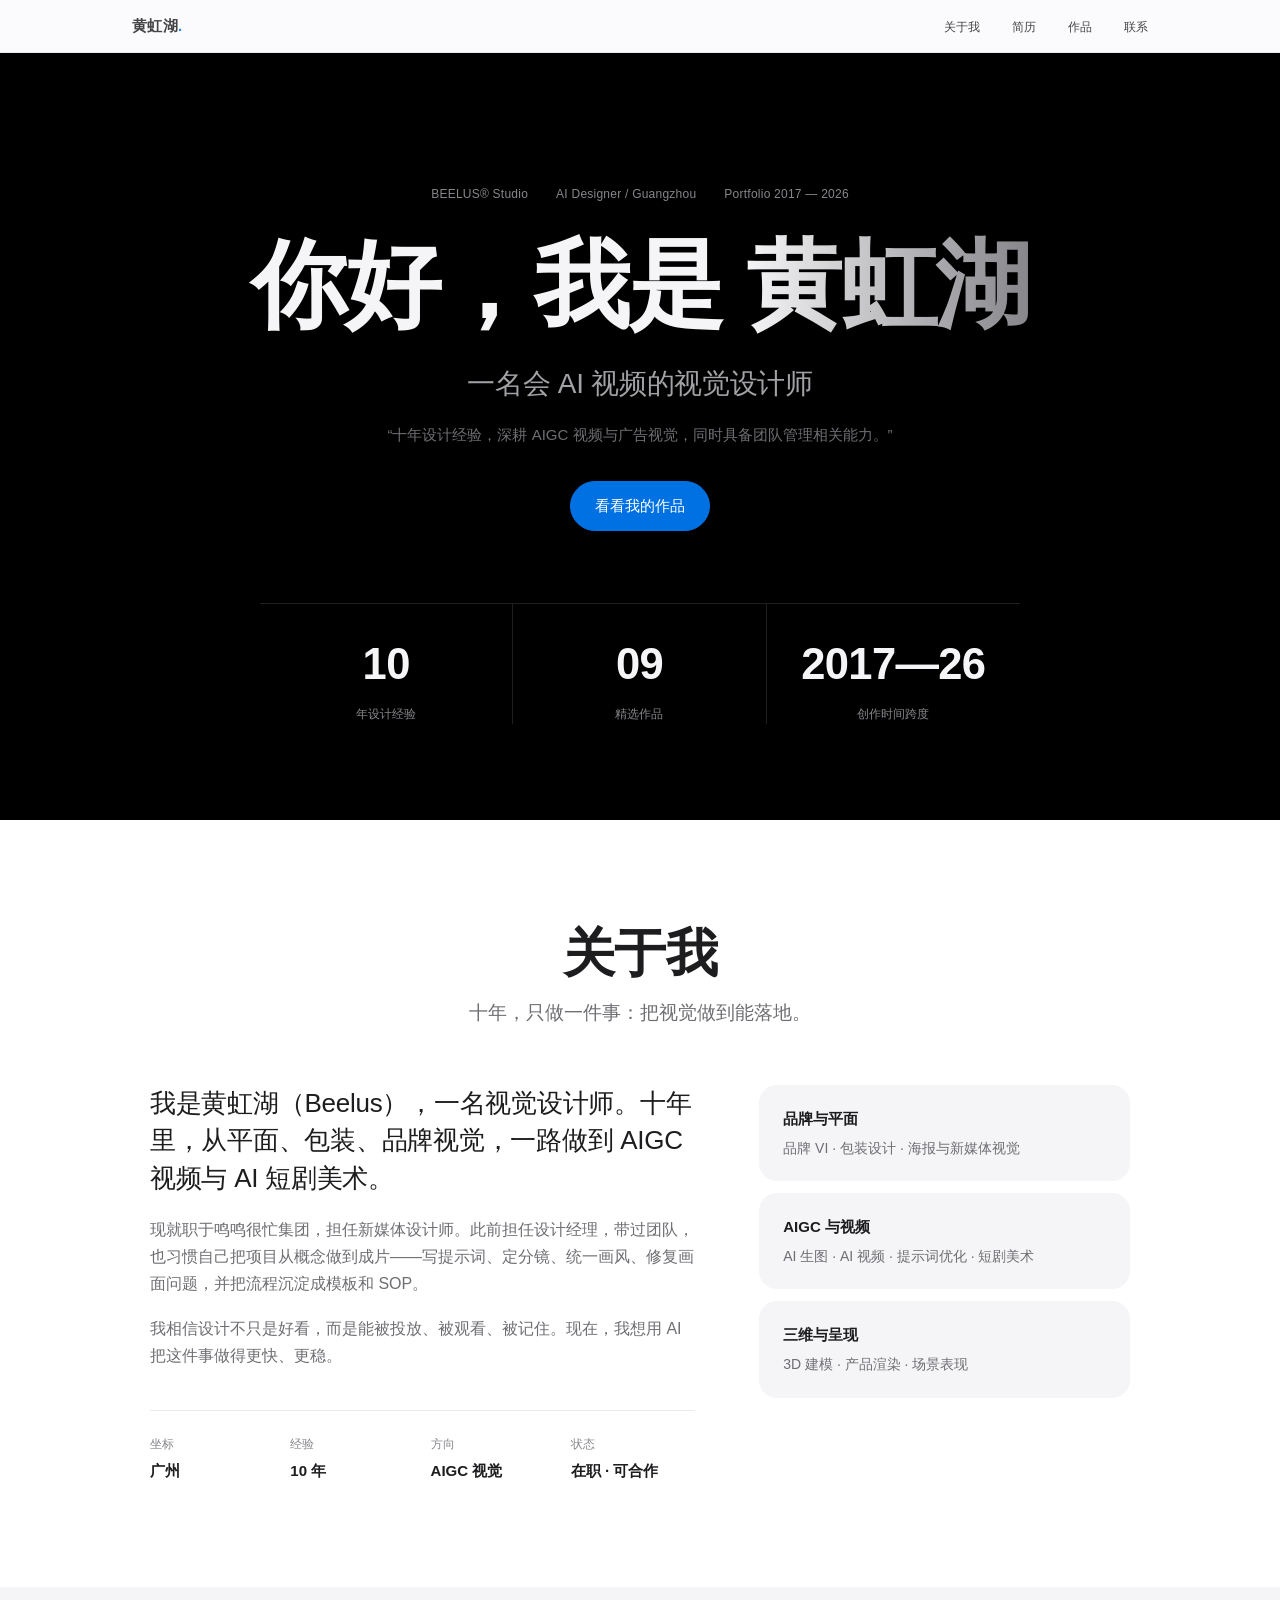
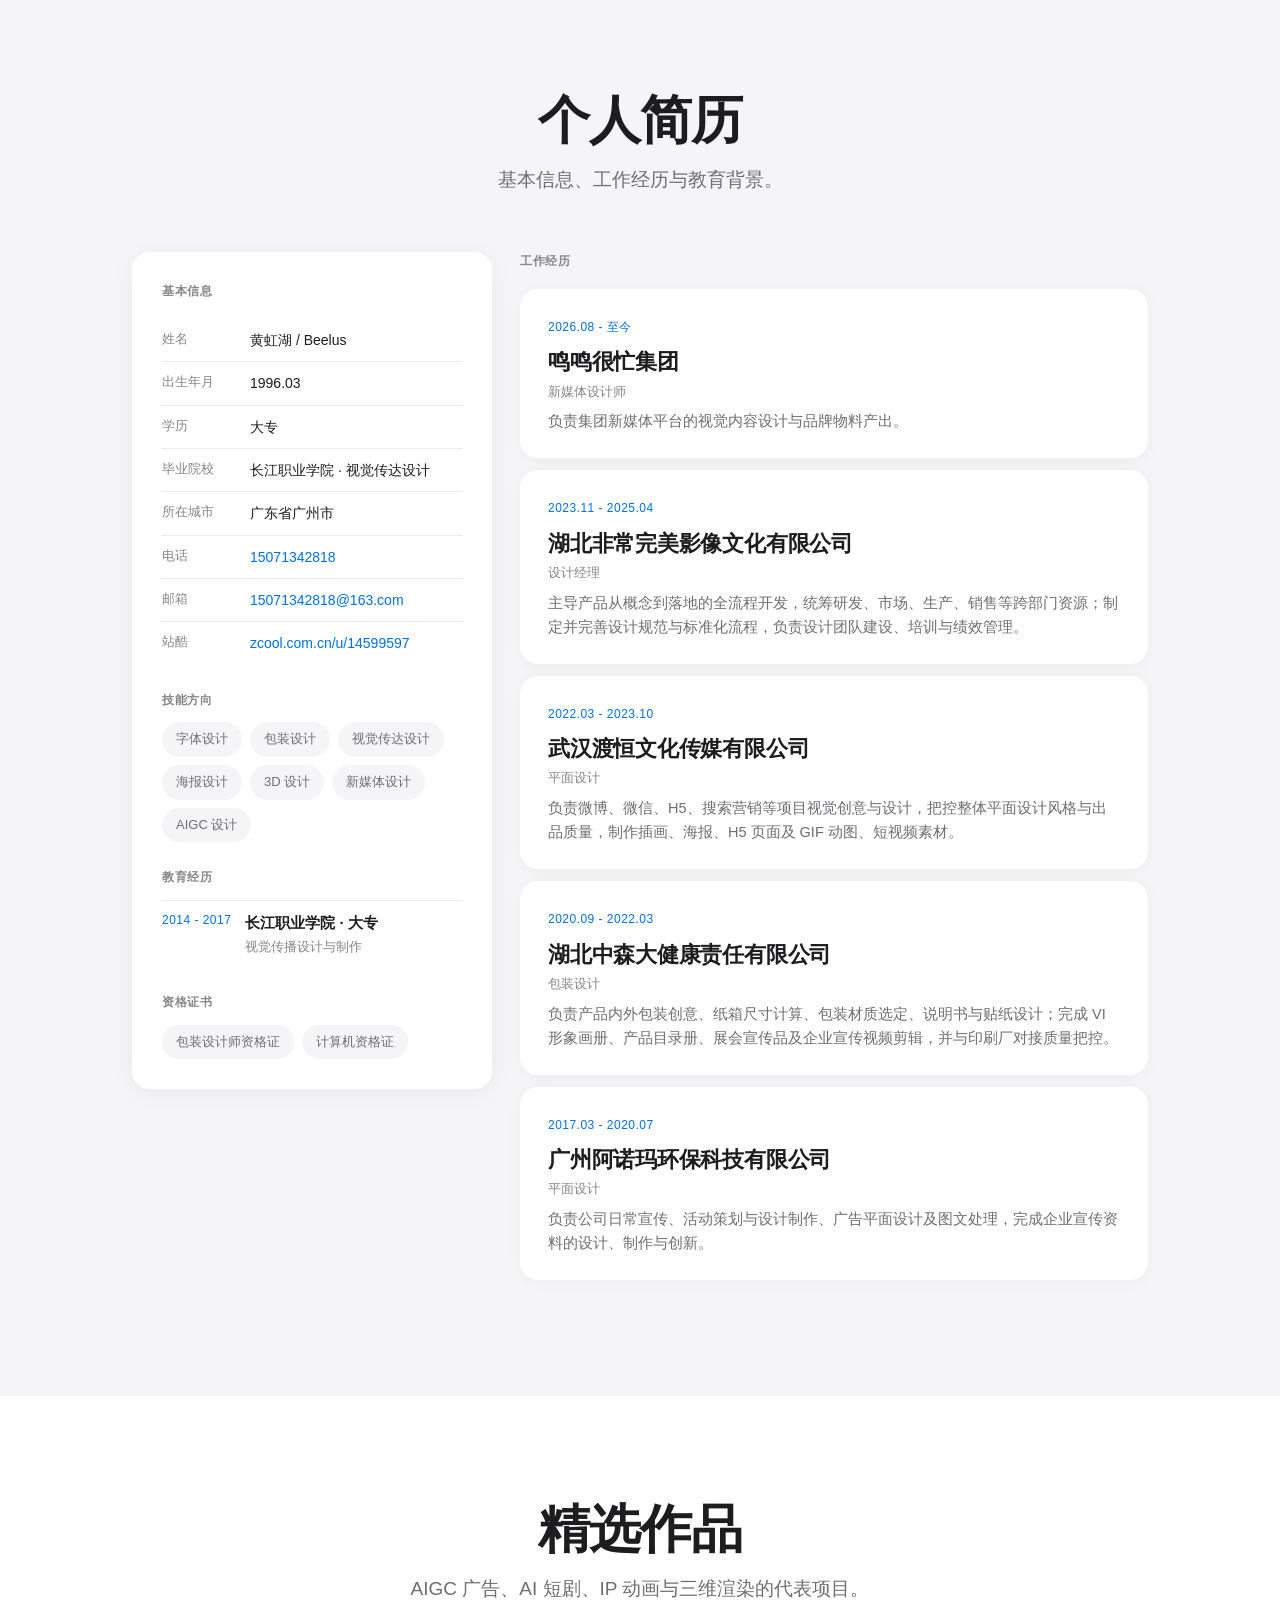
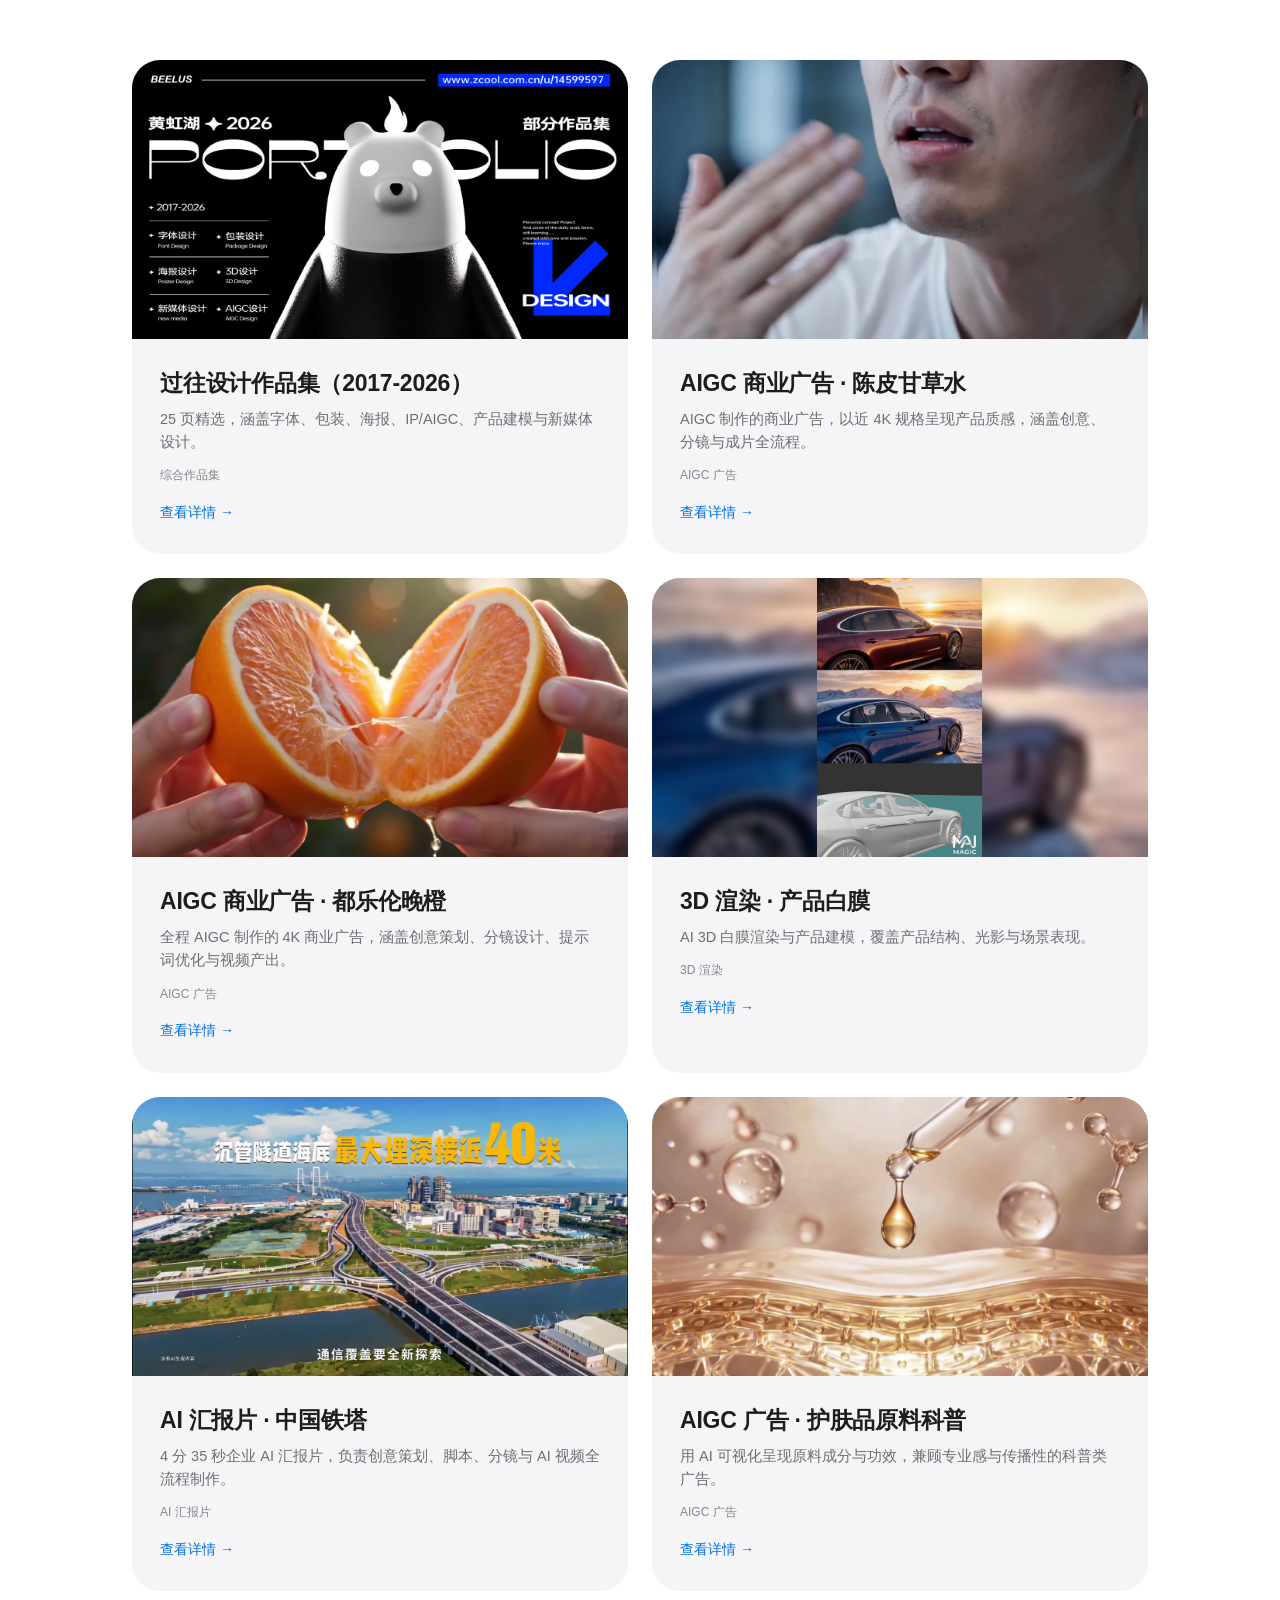
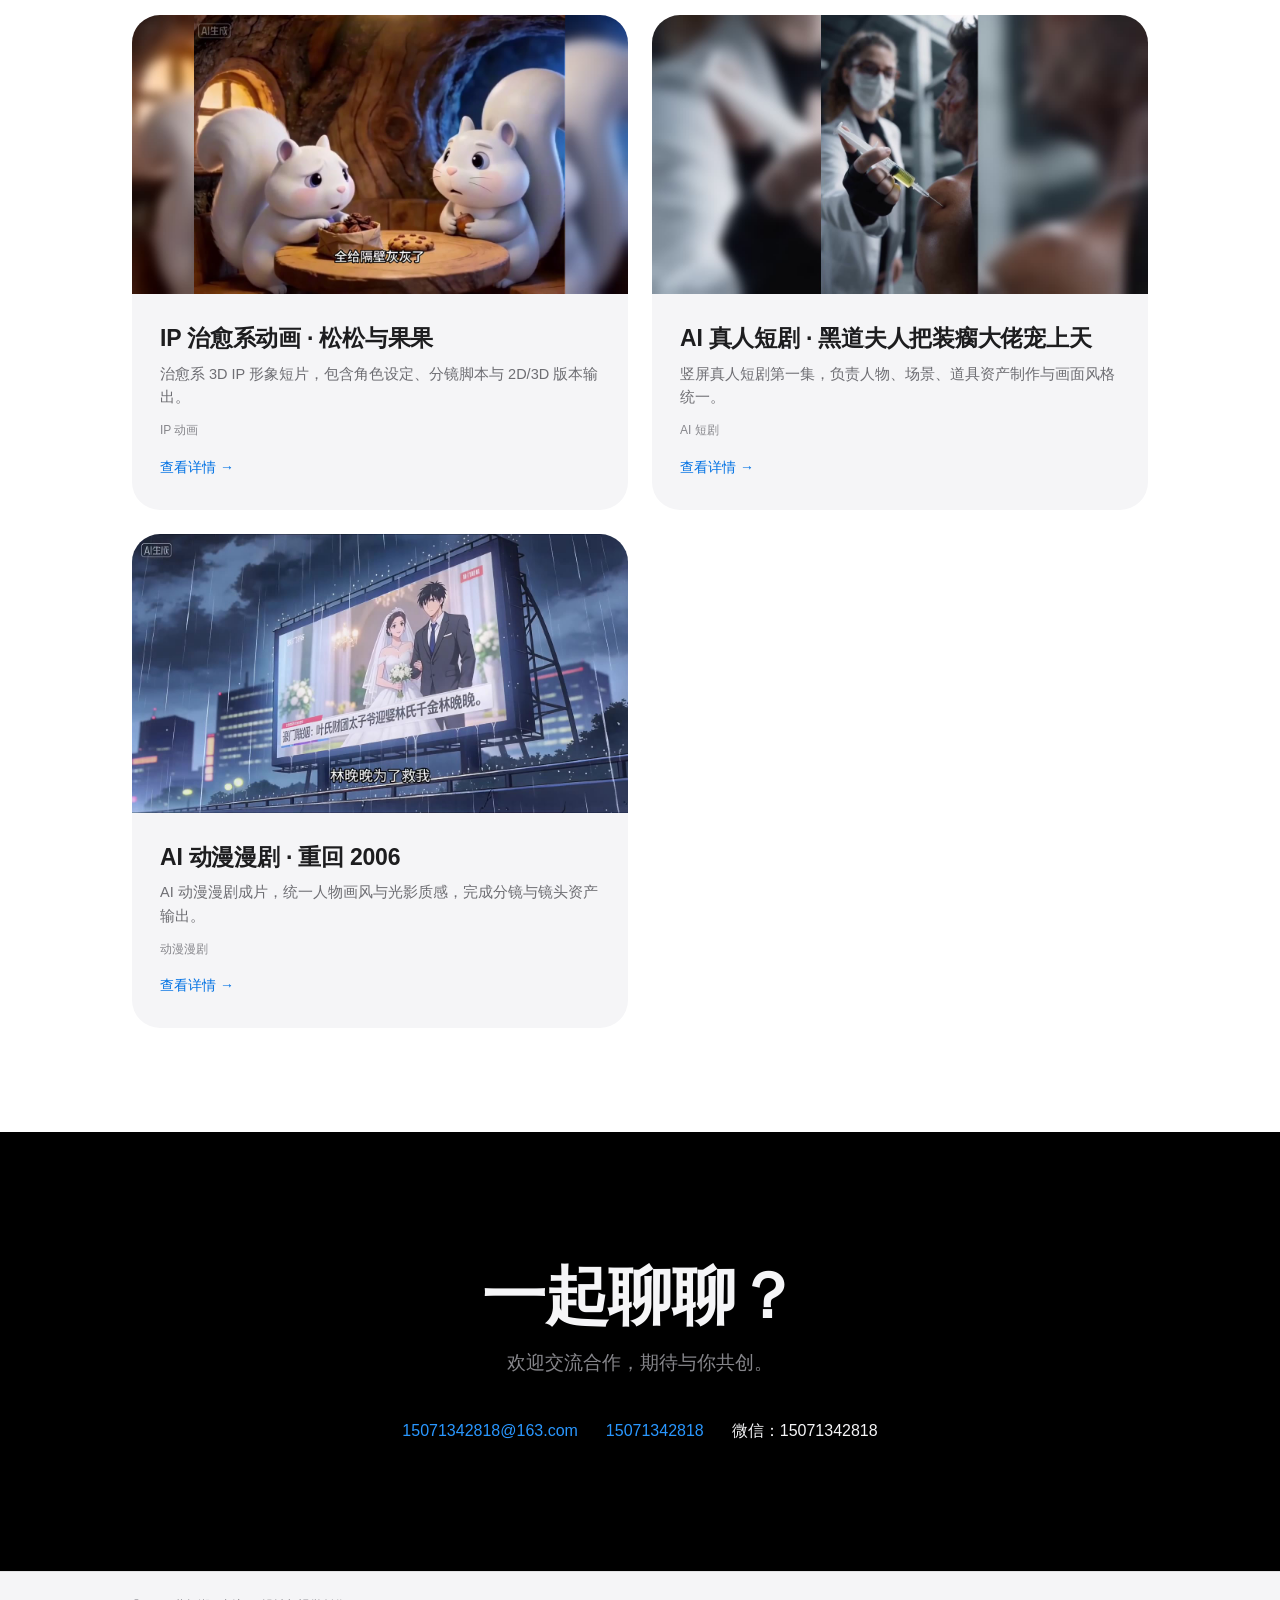
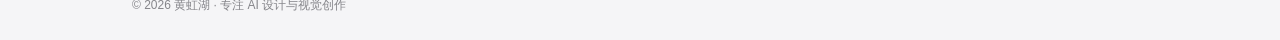
==== commit 0b0bf73b: "浏览器更新" ====
--- a/index.html
+++ b/index.html
@@ -2,6 +2,7 @@
 <html lang="zh-CN">
 <head>
   <meta charset="UTF-8" />
+  <meta http-equiv="X-UA-Compatible" content="IE=edge">
   <meta name="viewport" content="width=device-width, initial-scale=1.0" />
   <title>黄虹湖 | AI 设计作品集</title>
   <meta name="description" content="黄虹湖，10年设计经验的 AI 设计师，专注 AIGC 广告、AI 视频与视觉设计，擅长提示词优化与画面风格统一，独立完成 AI 视频全流程输出。" />
--- a/style.css
+++ b/style.css
@@ -17,8 +17,9 @@
   --radius-md: 18px;
   --radius-sm: 12px;
   --pill: 980px;
-  --font: -apple-system, BlinkMacSystemFont, "SF Pro Display", "SF Pro Text",
-    "PingFang SC", "Hiragino Sans GB", "Microsoft YaHei", sans-serif;
+  --font: -apple-system, BlinkMacSystemFont, "Segoe UI", "Segoe UI Variable",
+    "SF Pro Display", "SF Pro Text", "PingFang SC", "Hiragino Sans GB",
+    "Microsoft YaHei UI", "Microsoft YaHei", "Noto Sans SC", sans-serif;
 }
 
 * { margin: 0; padding: 0; box-sizing: border-box; }
@@ -27,11 +28,15 @@
   font-family: var(--font);
   background: var(--bg);
   color: var(--text);
-  line-height: 1.5;
-  letter-spacing: -.01em;
+  line-height: 1.6;
+  letter-spacing: 0;
   overflow-x: clip;
   -webkit-font-smoothing: antialiased;
   -webkit-text-size-adjust: 100%;
+}
+/* 旧版 Windows 浏览器不支持 overflow: clip 时的回退 */
+@supports not (overflow: clip) {
+  body { overflow-x: hidden; }
 }
 a { color: inherit; text-decoration: none; }
 img { display: block; max-width: 100%; }
@@ -46,6 +51,10 @@
   -webkit-backdrop-filter: saturate(180%) blur(20px);
   border-bottom: 1px solid var(--line-soft);
 }
+/* 不支持毛玻璃时的回退：改为近乎不透明的浅色 */
+@supports not ((backdrop-filter: blur(1px)) or (-webkit-backdrop-filter: blur(1px))) {
+  header { background: rgba(251, 251, 253, .98); }
+}
 nav {
   display: flex; align-items: center; justify-content: space-between;
   height: 52px;
@@ -73,27 +82,35 @@
   margin-bottom: 28px;
 }
 .hero-title {
-  font-size: clamp(48px, 8vw, 104px);
-  line-height: 1.05;
-  letter-spacing: -.025em;
+  font-size: 72px; /* 旧浏览器回退 */
+  font-size: clamp(44px, 7.6vw, 96px);
+  line-height: 1.1;
+  letter-spacing: -.02em;
   font-weight: 600;
   color: #f5f5f7;
 }
 .hero-title .cn { display: block; }
 .hero-title .cn em {
   font-style: normal;
+  color: #f5f5f7;
+}
+/* 渐变字仅在有 background-clip 支持的浏览器启用，避免 Windows 旧浏览器文字消失 */
+@supports ((-webkit-background-clip: text) or (background-clip: text)) {
+  .hero-title .cn em {
   background: linear-gradient(90deg, #f5f5f7 0%, #86868b 100%);
   -webkit-background-clip: text;
   background-clip: text;
   color: transparent;
+  }
 }
 .hero-title .en { display: none; }
 .hero-lead {
   margin: 24px auto 0;
   max-width: 720px;
+  font-size: 24px; /* 旧浏览器回退 */
   font-size: clamp(19px, 2.2vw, 28px);
   font-weight: 400;
-  letter-spacing: -.015em;
+  letter-spacing: -.01em;
   color: #a1a1a6;
 }
 .hero-quote {
@@ -126,9 +143,10 @@
 .hero-stats > div:last-child { border-right: 0; }
 .hero-stats strong {
   display: block;
+  font-size: 36px; /* 旧浏览器回退 */
   font-size: clamp(30px, 3.4vw, 44px);
   font-weight: 600;
-  letter-spacing: -.02em;
+  letter-spacing: -.015em;
   color: #f5f5f7;
 }
 .hero-stats span {
@@ -140,10 +158,11 @@
 section { padding: 104px 0; }
 .sec-head { text-align: center; margin-bottom: 56px; }
 .sec-head h2 {
+  font-size: 44px; /* 旧浏览器回退 */
   font-size: clamp(30px, 4.6vw, 52px);
   font-weight: 600;
-  letter-spacing: -.02em;
-  line-height: 1.08;
+  letter-spacing: -.015em;
+  line-height: 1.15;
 }
 .sec-sub {
   margin-top: 14px;
@@ -170,7 +189,7 @@
   font-size: clamp(20px, 2.2vw, 26px);
   font-weight: 500;
   line-height: 1.45;
-  letter-spacing: -.015em;
+  letter-spacing: -.01em;
 }
 .about-facts {
   display: grid;
@@ -266,9 +285,10 @@
   color: var(--accent);
 }
 .timeline-item h4 {
+  font-size: 20px; /* 旧浏览器回退 */
   font-size: clamp(18px, 1.9vw, 22px);
   font-weight: 600;
-  letter-spacing: -.015em;
+  letter-spacing: -.01em;
   margin: 6px 0 2px;
 }
 .timeline-role { color: var(--text-3); font-size: 13px; margin-bottom: 8px; }
@@ -306,9 +326,10 @@
 .card:hover .cover img { transform: scale(1.03); }
 .card-body { padding: 26px 28px 30px; }
 .card-body h3 {
+  font-size: 22px; /* 旧浏览器回退 */
   font-size: clamp(19px, 1.9vw, 23px);
   font-weight: 600;
-  letter-spacing: -.015em;
+  letter-spacing: -.01em;
   margin-bottom: 6px;
 }
 .card-body p { color: var(--text-2); font-size: 14.5px; line-height: 1.6; }
@@ -330,9 +351,10 @@
 }
 .back:hover { text-decoration: underline; }
 .detail-head h1 {
+  font-size: 42px; /* 旧浏览器回退 */
   font-size: clamp(30px, 4.4vw, 48px);
   font-weight: 600;
-  letter-spacing: -.02em;
+  letter-spacing: -.015em;
   line-height: 1.12;
   margin: 12px 0 10px;
 }
@@ -395,6 +417,7 @@
 .contact .sec-head { margin-bottom: 24px; }
 .contact .sec-head h2, .sec-head .contact-title {
   color: #f5f5f7;
+  font-size: 56px; /* 旧浏览器回退 */
   font-size: clamp(36px, 6vw, 64px);
 }
 .contact .sec-sub { color: #86868b; }
@@ -499,3 +522,79 @@
   .hero-title { font-size: 32px; }
   .hero-stats strong { font-size: 26px; }
 }
+
+/* =========================================================
+   兼容层：旧浏览器（IE11 / 旧版 Edge / 旧 Android 等）
+   1) 不支持 CSS 变量时，用实色回退
+   ========================================================= */
+body { background: #ffffff; color: #1d1d1f; }
+header { background: rgba(251, 251, 253, .98); border-bottom: 1px solid rgba(0, 0, 0, .08); }
+a { color: inherit; }
+.hero { background: #000000; color: #f5f5f7; }
+.hero-title { color: #f5f5f7; }
+.hero-lead { color: #a1a1a6; }
+.hero-quote { color: #6e6e73; }
+.hero-meta, .hero-stats span { color: #86868b; }
+.hero-stats > div { border-color: rgba(255, 255, 255, .12); }
+.btn { background: #0071e3; color: #ffffff; border: 1px solid #0071e3; }
+.btn:hover { background: #0077ed; color: #ffffff; }
+.sec-head h2 { color: #1d1d1f; }
+.sec-sub { color: #6e6e73; }
+.about-copy p { color: #6e6e73; }
+.about-copy .about-lead { color: #1d1d1f; }
+.about-facts { border-top: 1px solid rgba(0, 0, 0, .08); }
+.about-facts span { color: #86868b; }
+.about-facts strong { color: #1d1d1f; }
+.cap-group, .card, .section-alt, footer { background: #f5f5f7; }
+.cap-group h3 { color: #1d1d1f; }
+.cap-group p { color: #6e6e73; }
+.skill { background: #f5f5f7; color: #6e6e73; }
+.info-card, .timeline-item { background: #ffffff; }
+.info-card h3, .resume-main > h3, .resume-subtitle,
+.info-list dt, .timeline-role, .tag, .meta { color: #86868b; }
+.info-list > div { border-top: 1px solid rgba(0, 0, 0, .08); }
+.info-list a, .more, .back, .download, .timeline-date,
+.contact-links a, .detail-nav a { color: #0071e3; }
+.timeline-item h4, .card-body h3, .edu-item h4 { color: #1d1d1f; }
+.timeline-item p:last-child, .card-body p, .desc { color: #6e6e73; }
+.tag { color: #86868b; }
+.contact { background: #000000; color: #f5f5f7; }
+.contact .sec-head h2, .contact .sec-head .contact-title { color: #f5f5f7; }
+.contact .sec-sub { color: #86868b; }
+.contact-links a, .contact-links span { color: #f5f5f7; }
+.contact-links a { color: #2997ff; }
+.detail-head h1 { color: #1d1d1f; }
+.detail-nav { border-top: 1px solid rgba(0, 0, 0, .08); }
+
+/* 2) 不支持 gap / sticky / aspect-ratio 的浏览器回退（不含 IE） */
+@supports not (gap: 1px) {
+  nav ul li + li { margin-left: 24px; }
+  .hero-meta span + span { margin-left: 24px; }
+  .skills .skill { margin: 0 8px 8px 0; }
+  .contact-links a + a, .contact-links span { margin-left: 20px; }
+}
+@supports not (position: sticky) {
+  header { position: relative; }
+  .info-card { position: static; }
+}
+@supports not (aspect-ratio: 16 / 9) {
+  .cover img { height: auto; }
+}
+@supports not (width: min(1px, 2px)) {
+  .works { grid-template-columns: repeat(auto-fill, minmax(320px, 1fr)); }
+  .gallery { grid-template-columns: repeat(auto-fill, minmax(260px, 1fr)); }
+}
+
+/* 3) IE10 / IE11 专用：不支持 Grid / gap / sticky，用外边距模拟 */
+@media all and (-ms-high-contrast: none), (-ms-high-contrast: active) {
+  nav ul li + li { margin-left: 22px; }
+  .hero-meta span + span { margin-left: 22px; }
+  .skills .skill { margin: 0 8px 8px 0; }
+  .contact-links a + a { margin-left: 20px; }
+  .cap-group + .cap-group { margin-top: 12px; }
+  .timeline-item + .timeline-item { margin-top: 12px; }
+  .hero-stats > div { display: inline-block; width: 32%; vertical-align: top; }
+  header { position: relative; }
+  .info-card { position: static; }
+  .cover img { height: auto; }
+}
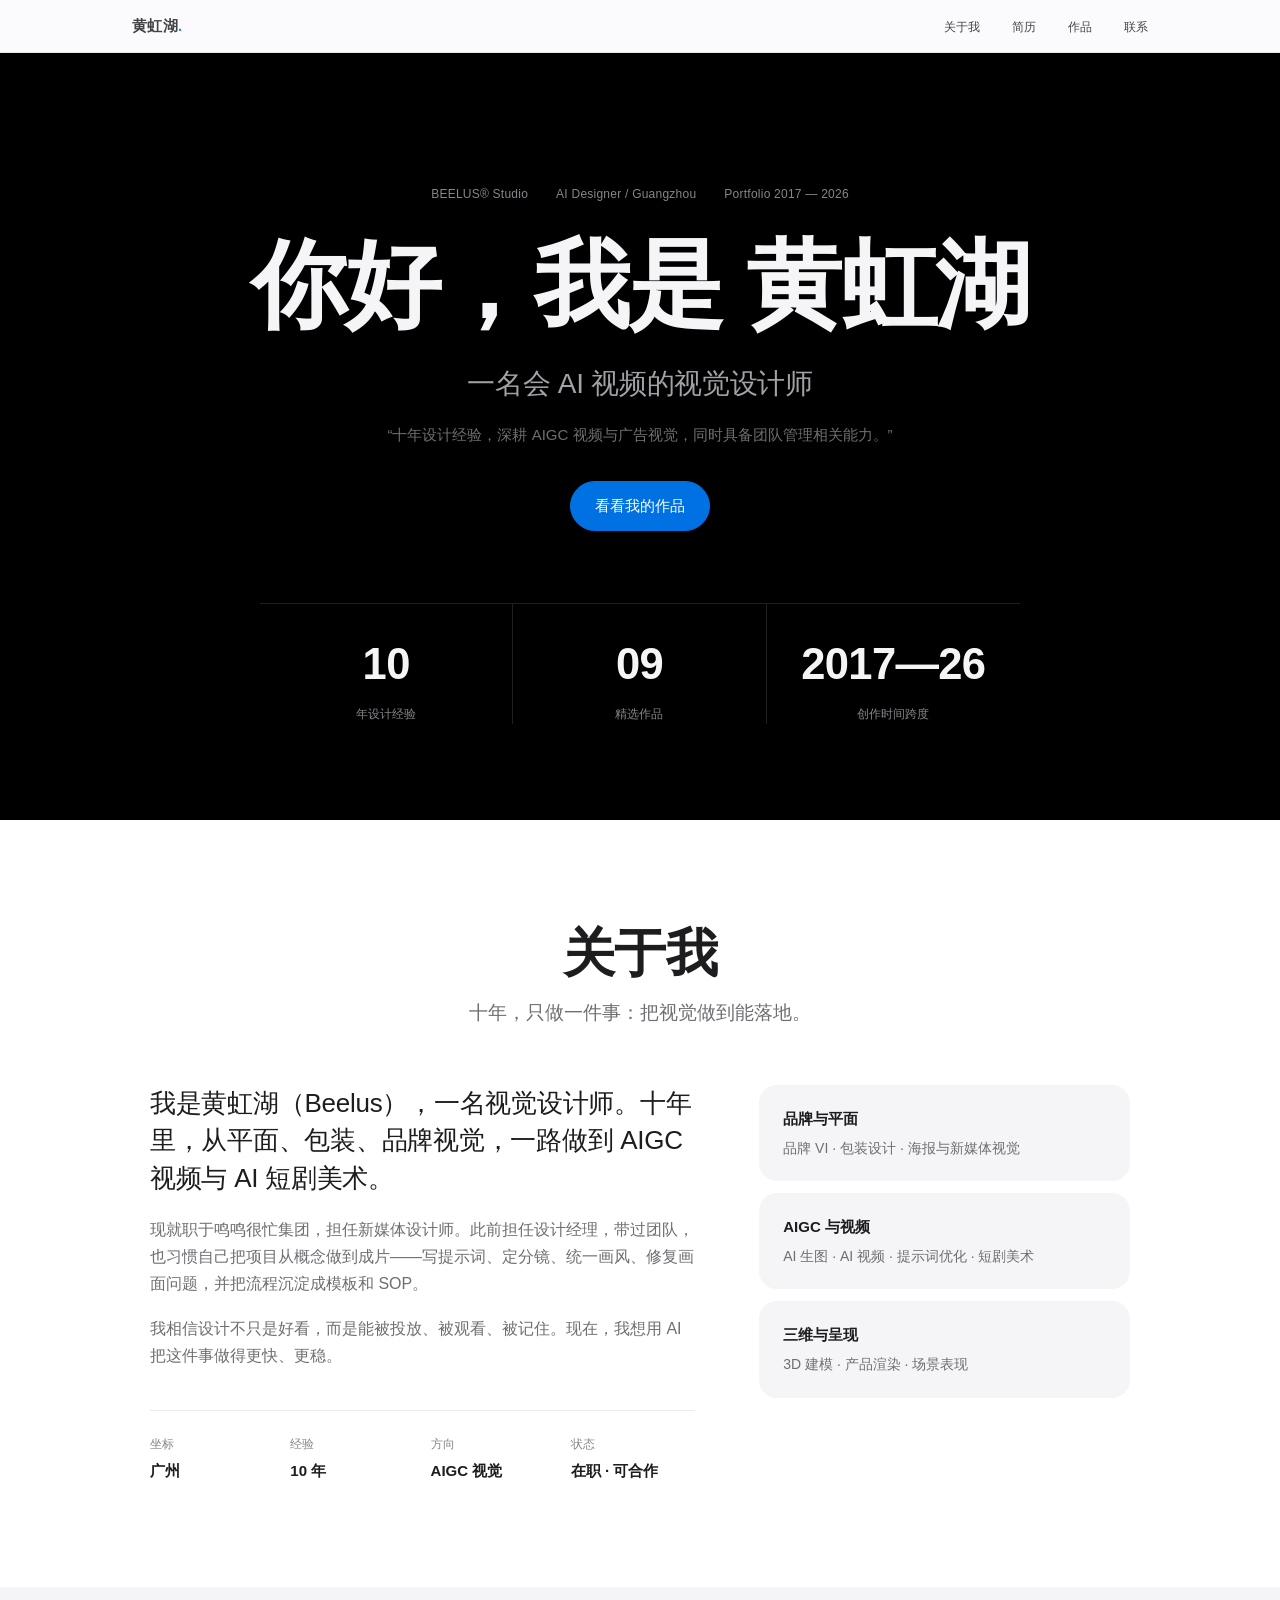
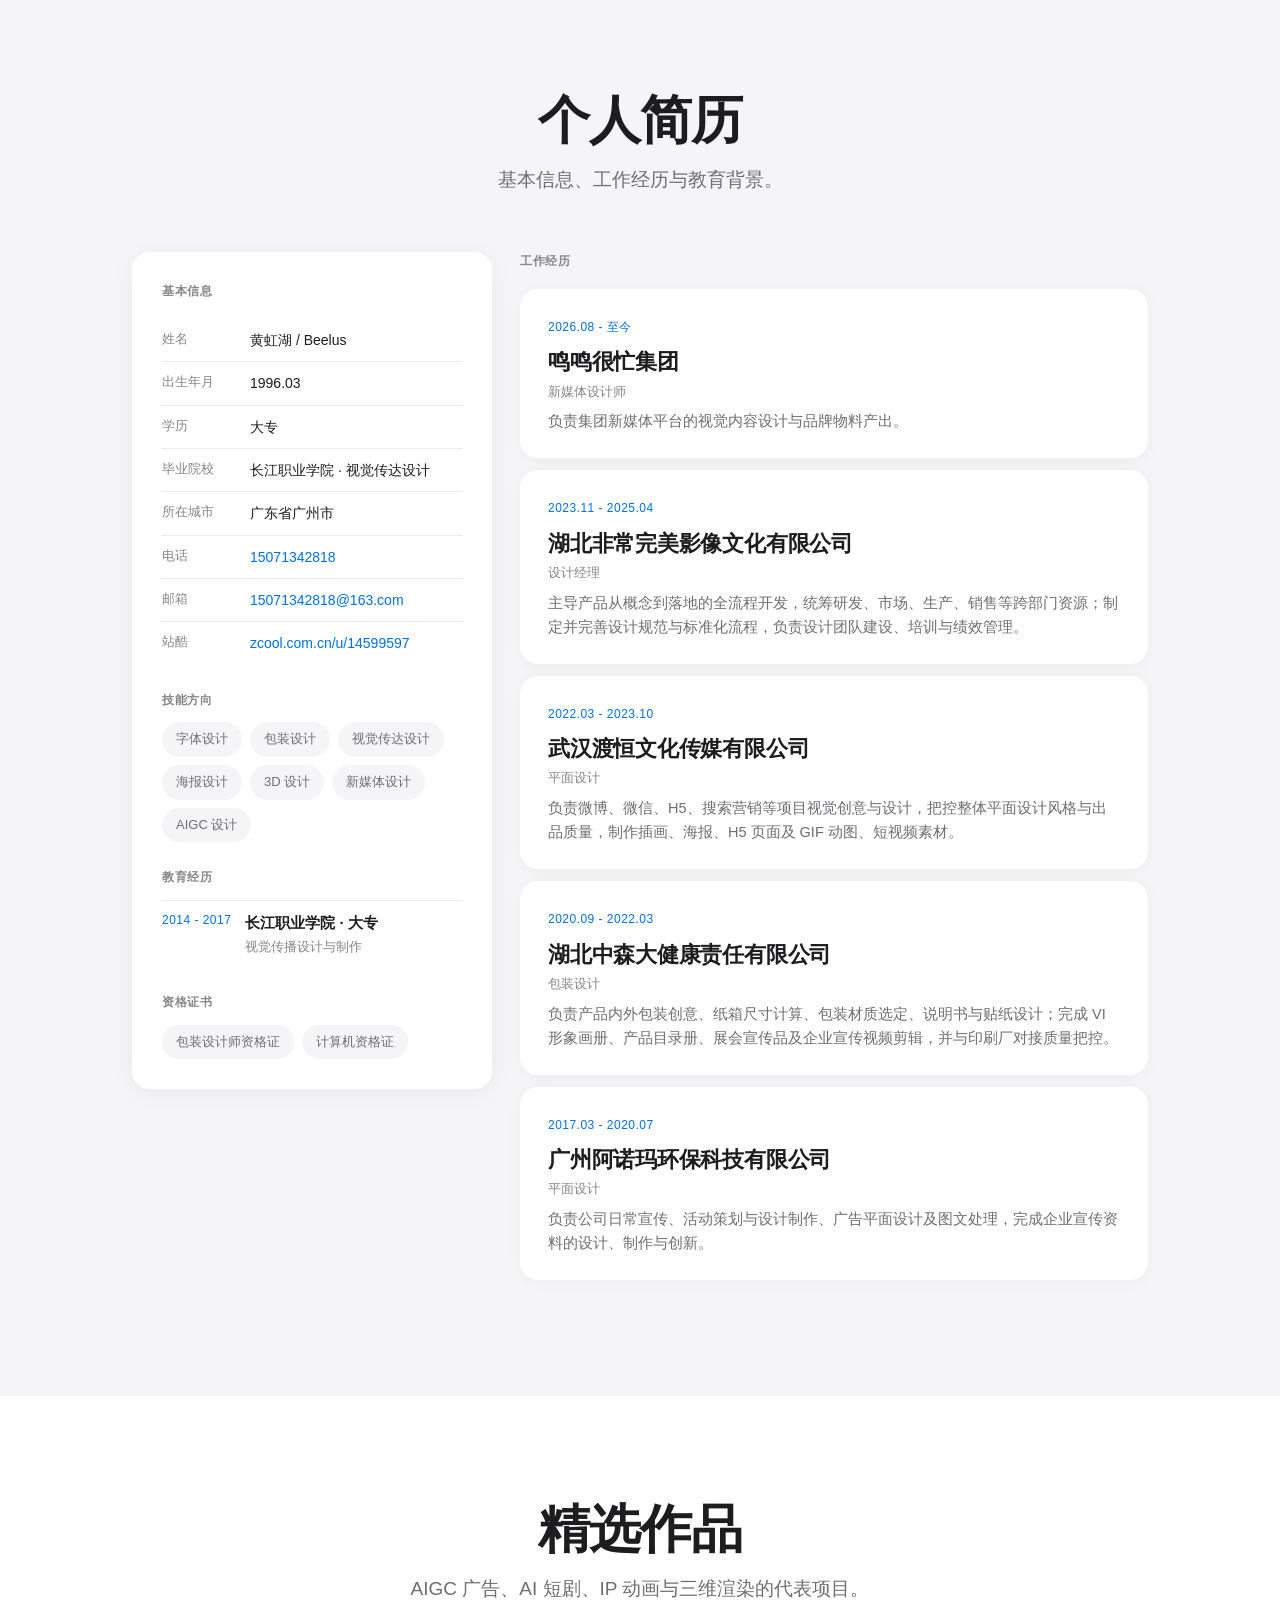
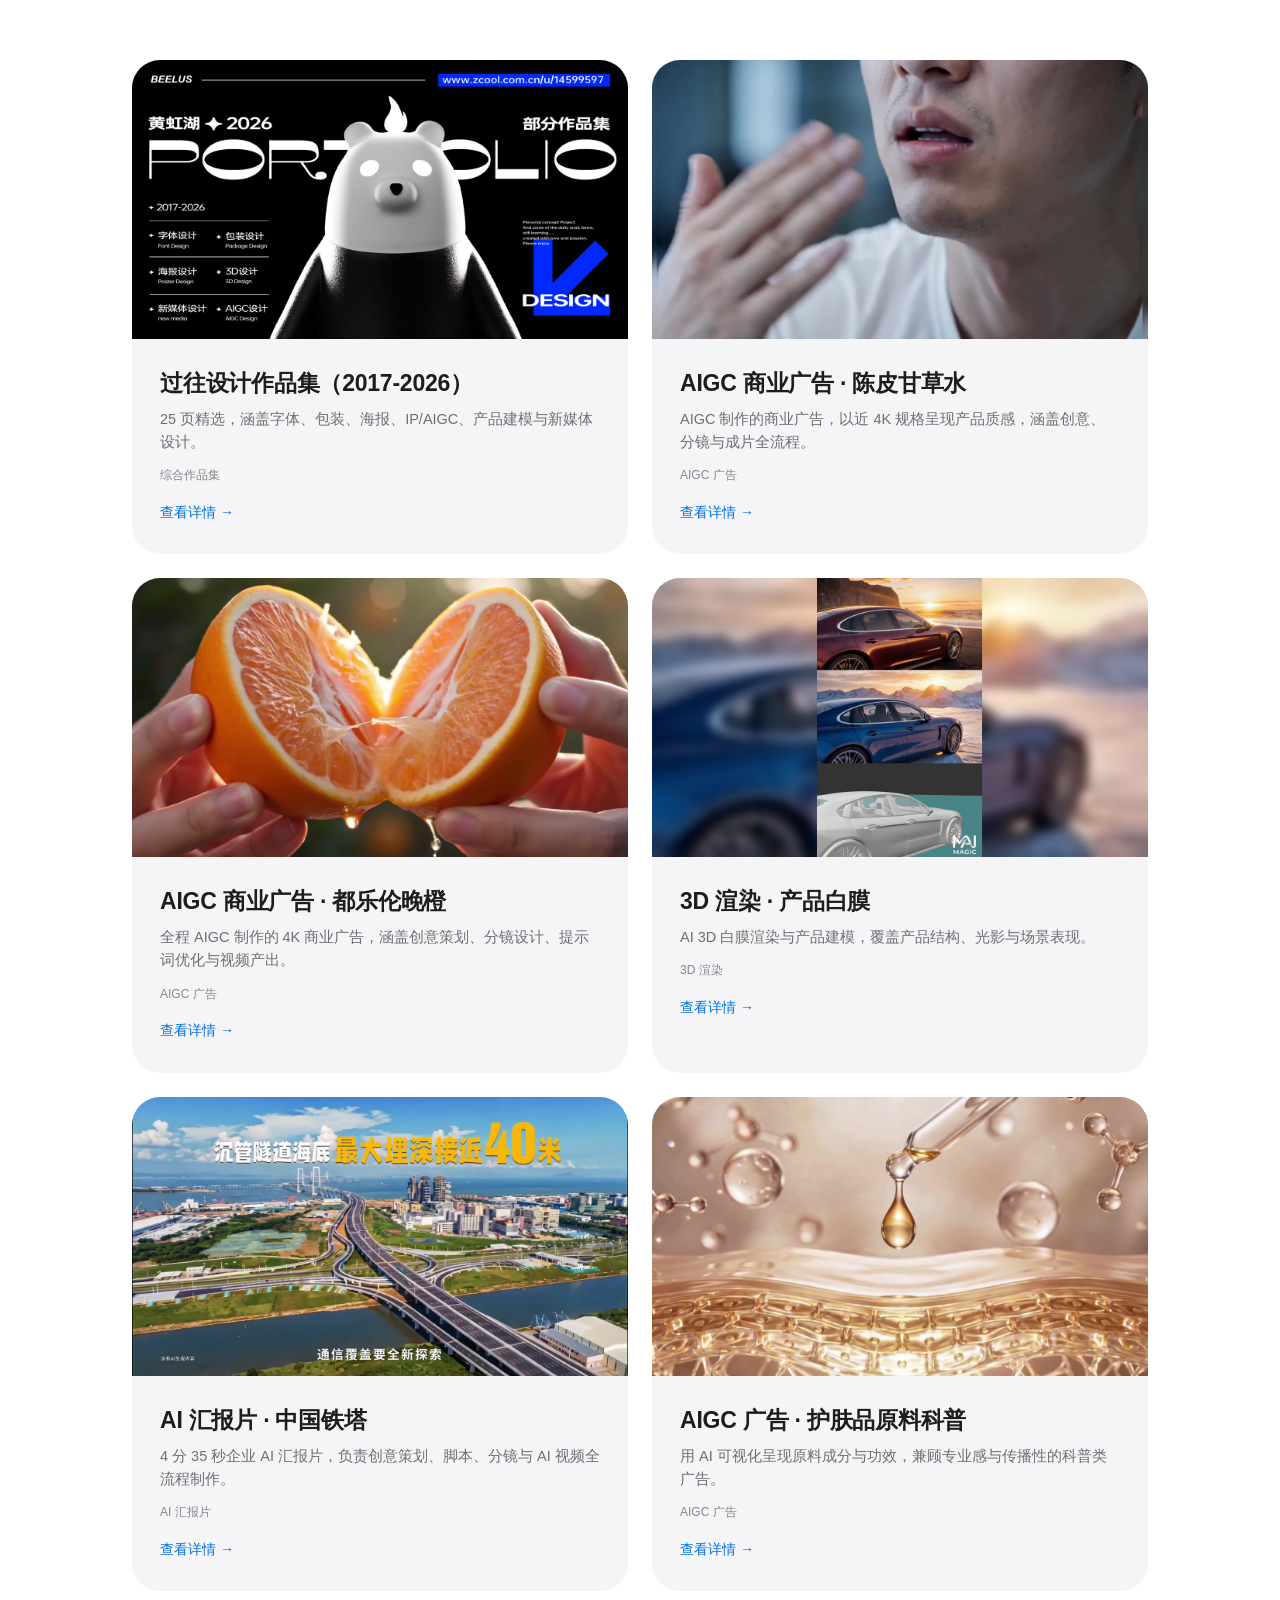
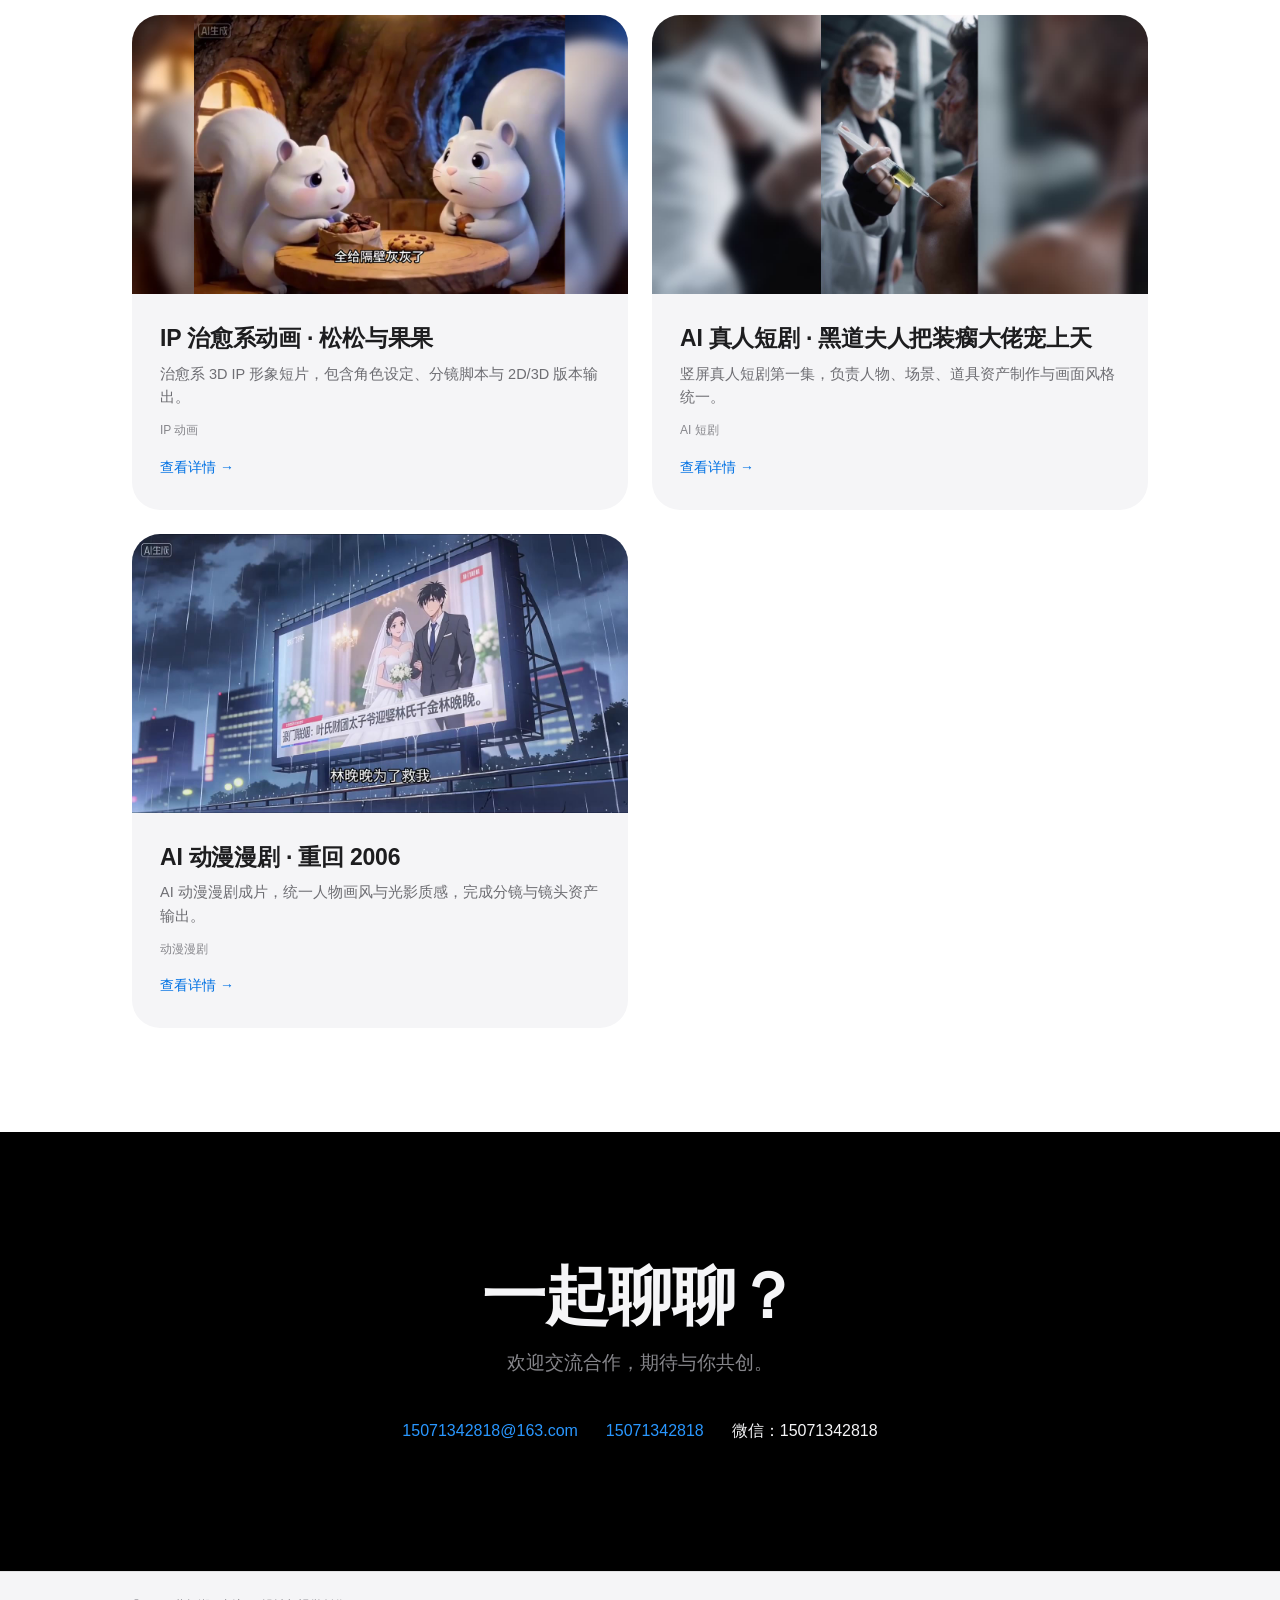
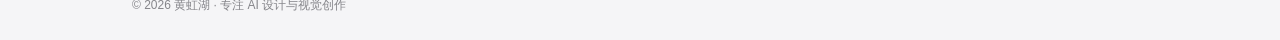
==== commit e39b0ed4: "1" ====
--- a/index.html
+++ b/index.html
@@ -7,7 +7,7 @@
   <title>黄虹湖 | AI 设计作品集</title>
   <meta name="description" content="黄虹湖，10年设计经验的 AI 设计师，专注 AIGC 广告、AI 视频与视觉设计，擅长提示词优化与画面风格统一，独立完成 AI 视频全流程输出。" />
   <link rel="icon" href="data:image/svg+xml,<svg xmlns=%22http://www.w3.org/2000/svg%22 viewBox=%220 0 100 100%22><text y=%22.9em%22 font-size=%2290%22>✦</text></svg>" />
-  <link rel="stylesheet" href="style.css" />
+  <link rel="stylesheet" href="style.css?v=20261025" />
 </head>
 <body>
 
@@ -184,7 +184,7 @@
 
         <article class="card">
           <a class="cover" href="work-portfolio.html">
-            <img src="works/cover-portfolio.jpg" alt="过往设计作品集" />
+            <img loading="lazy" decoding="async" src="works/cover-portfolio.jpg" alt="过往设计作品集" />
           </a>
           <div class="card-body">
             <h3>过往设计作品集（2017-2026）</h3>
@@ -196,7 +196,7 @@
 
         <article class="card">
           <a class="cover" href="work-chenpi.html">
-            <img src="works/cover-chenpi.jpg" alt="AIGC 商业广告 · 陈皮甘草水" />
+            <img loading="lazy" decoding="async" src="works/cover-chenpi.jpg" alt="AIGC 商业广告 · 陈皮甘草水" />
           </a>
           <div class="card-body">
             <h3>AIGC 商业广告 · 陈皮甘草水</h3>
@@ -208,7 +208,7 @@
 
         <article class="card">
           <a class="cover" href="work-ad.html">
-            <img src="works/cover-ad.jpg" alt="AIGC 商业广告 · 都乐伦晚橙" />
+            <img loading="lazy" decoding="async" src="works/cover-ad.jpg" alt="AIGC 商业广告 · 都乐伦晚橙" />
           </a>
           <div class="card-body">
             <h3>AIGC 商业广告 · 都乐伦晚橙</h3>
@@ -220,7 +220,7 @@
 
         <article class="card">
           <a class="cover" href="work-3d.html">
-            <img src="works/cover-3d.jpg" alt="3D 渲染 · 产品白膜" />
+            <img loading="lazy" decoding="async" src="works/cover-3d.jpg" alt="3D 渲染 · 产品白膜" />
           </a>
           <div class="card-body">
             <h3>3D 渲染 · 产品白膜</h3>
@@ -232,7 +232,7 @@
 
         <article class="card">
           <a class="cover" href="work-tieta.html">
-            <img src="works/cover-tieta.jpg" alt="AI 汇报片 · 中国铁塔" />
+            <img loading="lazy" decoding="async" src="works/cover-tieta.jpg" alt="AI 汇报片 · 中国铁塔" />
           </a>
           <div class="card-body">
             <h3>AI 汇报片 · 中国铁塔</h3>
@@ -244,7 +244,7 @@
 
         <article class="card">
           <a class="cover" href="work-skincare.html">
-            <img src="works/cover-skincare.jpg" alt="AIGC 广告 · 护肤品原料科普" />
+            <img loading="lazy" decoding="async" src="works/cover-skincare.jpg" alt="AIGC 广告 · 护肤品原料科普" />
           </a>
           <div class="card-body">
             <h3>AIGC 广告 · 护肤品原料科普</h3>
@@ -256,7 +256,7 @@
 
         <article class="card">
           <a class="cover" href="work-ip.html">
-            <img src="works/cover-ip.jpg" alt="IP 治愈系动画 · 松松与果果" />
+            <img loading="lazy" decoding="async" src="works/cover-ip.jpg" alt="IP 治愈系动画 · 松松与果果" />
           </a>
           <div class="card-body">
             <h3>IP 治愈系动画 · 松松与果果</h3>
@@ -268,7 +268,7 @@
 
         <article class="card">
           <a class="cover" href="work-drama.html">
-            <img src="works/cover-drama.jpg" alt="AI 真人短剧 · 黑道夫人把装瘸大佬宠上天" />
+            <img loading="lazy" decoding="async" src="works/cover-drama.jpg" alt="AI 真人短剧 · 黑道夫人把装瘸大佬宠上天" />
           </a>
           <div class="card-body">
             <h3>AI 真人短剧 · 黑道夫人把装瘸大佬宠上天</h3>
@@ -280,7 +280,7 @@
 
         <article class="card">
           <a class="cover" href="work-manju.html">
-            <img src="works/cover-manju.jpg" alt="AI 动漫漫剧 · 重回 2006" />
+            <img loading="lazy" decoding="async" src="works/cover-manju.jpg" alt="AI 动漫漫剧 · 重回 2006" />
           </a>
           <div class="card-body">
             <h3>AI 动漫漫剧 · 重回 2006</h3>
--- a/style.css
+++ b/style.css
@@ -30,13 +30,9 @@
   color: var(--text);
   line-height: 1.6;
   letter-spacing: 0;
-  overflow-x: clip;
+  overflow-x: hidden;
   -webkit-font-smoothing: antialiased;
   -webkit-text-size-adjust: 100%;
-}
-/* 旧版 Windows 浏览器不支持 overflow: clip 时的回退 */
-@supports not (overflow: clip) {
-  body { overflow-x: hidden; }
 }
 a { color: inherit; text-decoration: none; }
 img { display: block; max-width: 100%; }
@@ -46,14 +42,8 @@
 /* ========== 顶部导航（毛玻璃） ========== */
 header {
   position: sticky; top: 0; z-index: 50;
-  background: rgba(251, 251, 253, .8);
-  backdrop-filter: saturate(180%) blur(20px);
-  -webkit-backdrop-filter: saturate(180%) blur(20px);
+  background: rgba(251, 251, 253, .96);
   border-bottom: 1px solid var(--line-soft);
-}
-/* 不支持毛玻璃时的回退：改为近乎不透明的浅色 */
-@supports not ((backdrop-filter: blur(1px)) or (-webkit-backdrop-filter: blur(1px))) {
-  header { background: rgba(251, 251, 253, .98); }
 }
 nav {
   display: flex; align-items: center; justify-content: space-between;
@@ -93,15 +83,6 @@
 .hero-title .cn em {
   font-style: normal;
   color: #f5f5f7;
-}
-/* 渐变字仅在有 background-clip 支持的浏览器启用，避免 Windows 旧浏览器文字消失 */
-@supports ((-webkit-background-clip: text) or (background-clip: text)) {
-  .hero-title .cn em {
-  background: linear-gradient(90deg, #f5f5f7 0%, #86868b 100%);
-  -webkit-background-clip: text;
-  background-clip: text;
-  color: transparent;
-  }
 }
 .hero-title .en { display: none; }
 .hero-lead {
@@ -320,7 +301,7 @@
 }
 .cover { display: block; overflow: hidden; }
 .cover img {
-  width: 100%; aspect-ratio: 16 / 9; object-fit: cover;
+  width: 100%; height: auto;
   transition: transform .6s cubic-bezier(.2, .7, .2, 1);
 }
 .card:hover .cover img { transform: scale(1.03); }
@@ -370,8 +351,20 @@
 .media.video-portrait video {
   width: auto; max-width: 460px; max-height: 80vh; margin: 0 auto;
 }
-.desc { max-width: 760px; margin-top: 30px; color: var(--text-2); font-size: 16px; line-height: 1.7; }
-.desc p + p { margin-top: 12px; }
+.desc {
+  width: 100%;
+  max-width: 860px;
+  margin: 32px auto 0;
+  color: var(--text-2);
+  font-size: 16px;
+  font-size: clamp(15px, 1.05vw, 17px);
+  line-height: 1.9;
+  letter-spacing: .01em;
+  text-align: left;
+  overflow-wrap: break-word;
+  word-break: normal;
+}
+.desc p + p { margin-top: 14px; }
 .gallery {
   display: grid;
   grid-template-columns: repeat(auto-fill, minmax(260px, 1fr));
@@ -393,6 +386,20 @@
   width: 100%; height: 80vh; display: block;
   background: #fff; border: 0;
 }
+.doc-cover { position: relative; display: block; }
+.doc-cover img { width: 100%; height: auto; display: block; }
+.doc-cover-btn {
+  position: absolute; left: 50%; bottom: 24px;
+  transform: translateX(-50%);
+  display: inline-block;
+  padding: 12px 22px;
+  border-radius: 980px;
+  background: rgba(0, 0, 0, .72);
+  color: #fff;
+  font-size: 14px;
+  white-space: nowrap;
+}
+.doc-cover:hover .doc-cover-btn { background: #0071e3; }
 .download {
   display: inline-block; margin-top: 18px;
   font-size: 14px; color: var(--accent);
@@ -513,6 +520,7 @@
 
   .pdf-frame { height: 70vh; }
   .detail { padding: 40px 0 72px; }
+  .desc { font-size: 15px; line-height: 1.85; margin-top: 24px; }
   .detail-nav { flex-direction: column; }
   .detail-nav .next { margin-left: 0; text-align: left; }
 }
